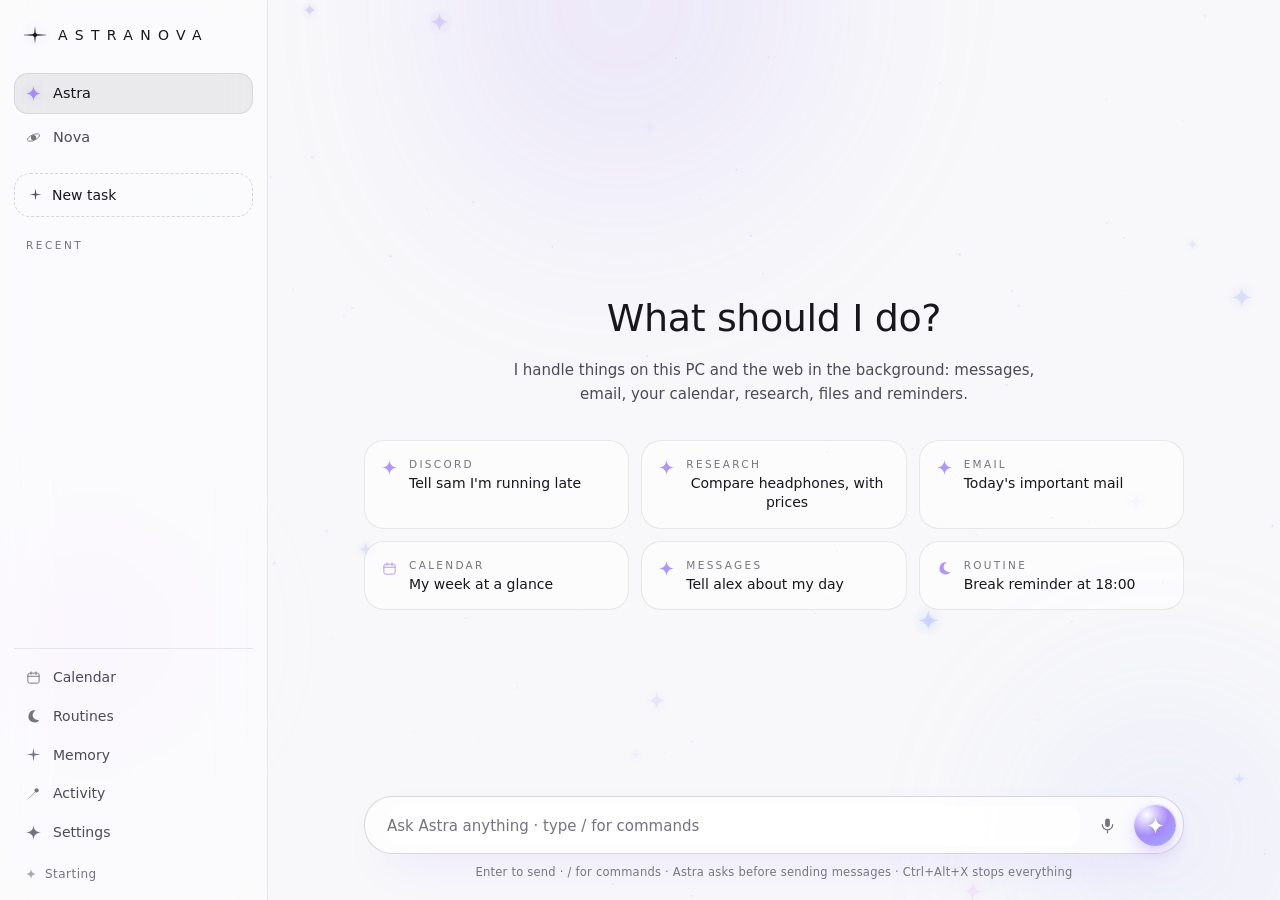
==== ui/index.html @ 3816602a "AstraNova 2.5.0 Co-Authored-By: Claude Opus 5.5 <noreply@anthropic.com> Claude-Session: https://clau" ====
<!doctype html>
<html lang="en">
<head>
<meta charset="utf-8">
<meta name="viewport" content="width=device-width, initial-scale=1">
<title>AstraNova</title>
<link rel="stylesheet" href="style.css?v=2.5.0">
</head>
<body>
<!-- shared star shapes -->
<svg width="0" height="0" style="position:absolute" aria-hidden="true">
  <defs>
    <symbol id="star4" viewBox="0 0 24 24"><path d="M12 0C12.7 7.3 16.7 11.3 24 12C16.7 12.7 12.7 16.7 12 24C11.3 16.7 7.3 12.7 0 12C7.3 11.3 11.3 7.3 12 0Z"/></symbol>
    <symbol id="star4s" viewBox="0 0 24 24"><path d="M12 1L13.5 10.5L23 12L13.5 13.5L12 23L10.5 13.5L1 12L10.5 10.5Z"/></symbol>
    <symbol id="star8" viewBox="0 0 24 24"><path d="M12 0C12.6 8 16 11.4 24 12C16 12.6 12.6 16 12 24C11.4 16 8 12.6 0 12C8 11.4 11.4 8 12 0Z"/><path opacity=".55" d="M12 5.2L13.3 10.7L18.8 12L13.3 13.3L12 18.8L10.7 13.3L5.2 12L10.7 10.7Z" transform="rotate(45 12 12)"/></symbol>
    <symbol id="orbit" viewBox="0 0 24 24"><circle cx="12" cy="12" r="4.2"/><ellipse cx="12" cy="12" rx="10.5" ry="4.4" fill="none" stroke="currentColor" stroke-width="1.3" transform="rotate(-24 12 12)"/></symbol>
    <symbol id="moon" viewBox="0 0 24 24"><path d="M15.5 2.5A9.5 9.5 0 1 0 21.5 17A7.5 7.5 0 0 1 15.5 2.5Z"/></symbol>
    <symbol id="comet" viewBox="0 0 24 24"><circle cx="17" cy="7" r="3.4"/><path d="M14.6 9.4L3 21" stroke="currentColor" stroke-width="1.4" stroke-linecap="round" opacity=".55"/><path d="M15.8 10.6L8 18.5" stroke="currentColor" stroke-width="1" stroke-linecap="round" opacity=".35"/></symbol>
    <symbol id="house" viewBox="0 0 24 24"><path d="M3 11L12 3L21 11" fill="none" stroke="currentColor" stroke-width="1.5" stroke-linecap="round" stroke-linejoin="round"/><path d="M6 10V20H18V10" fill="none" stroke="currentColor" stroke-width="1.5" stroke-linejoin="round"/><path d="M12 12.2L12.6 14.4L14.8 15L12.6 15.6L12 17.8L11.4 15.6L9.2 15L11.4 14.4Z"/></symbol>
    <symbol id="flare" viewBox="0 0 24 24"><path d="M12 2.5L12.9 11.1L21.5 12L12.9 12.9L12 21.5L11.1 12.9L2.5 12L11.1 11.1Z"/><rect x="0" y="11.55" width="24" height=".9" rx=".45" opacity=".6"/><circle cx="12" cy="12" r="2.3"/></symbol>
    <symbol id="cal" viewBox="0 0 24 24"><rect x="3" y="5" width="18" height="16" rx="3" fill="none" stroke="currentColor" stroke-width="1.5"/><path d="M3 10H21M8 3V7M16 3V7" stroke="currentColor" stroke-width="1.5" stroke-linecap="round"/></symbol>
    <linearGradient id="gStroke" x1="0" y1="0" x2="1" y2="1"><stop offset="0" stop-color="#c4b5fd" stop-opacity=".9"/><stop offset=".5" stop-color="#a5b4fc" stop-opacity=".5"/><stop offset="1" stop-color="#f0abfc" stop-opacity=".8"/></linearGradient>
  </defs>
</svg>

<canvas id="sky"></canvas>
<canvas id="horizon" aria-hidden="true"></canvas>
<div class="aurora" aria-hidden="true"><i class="b1"></i><i class="b2"></i><i class="b3"></i></div>

<div id="app">
  <aside id="rail" class="glass">
    <div class="brand">
      <span class="brand-star"><svg><use href="#flare"/></svg></span>
      <span>ASTRANOVA</span>
    </div>
    <nav class="primary">
      <button class="nav active" data-view="chat"><svg class="ic"><use href="#star4"/></svg>Astra</button>
      <button class="nav" data-view="friend"><svg class="ic"><use href="#orbit"/></svg><span id="navFriend">Nova</span><b id="friendDot" class="ndot hidden"></b></button>
    </nav>
    <button id="newChat" class="newtask"><svg><use href="#star4s"/></svg>New task</button>
    <div class="rail-label">Recent</div>
    <nav id="convList"></nav>
    <div class="rail-bottom">
      <button id="panicBtn" class="panic hidden" title="Stop everything (Ctrl+Alt+X)"><svg><use href="#star4s"/></svg>Stop all<kbd>Ctrl Alt X</kbd></button>
      <button class="nav sm" data-view="calendar"><svg class="ic"><use href="#cal"/></svg>Calendar</button>
      <button class="nav sm" data-view="routines"><svg class="ic"><use href="#moon"/></svg>Routines</button>
      <button class="nav sm" data-view="memory"><svg class="ic"><use href="#star4s"/></svg>Memory</button>
      <button class="nav sm" data-view="activity"><svg class="ic"><use href="#comet"/></svg>Activity</button>
      <button class="nav sm" data-view="settings"><svg class="ic"><use href="#star8"/></svg>Settings</button>
      <div class="engine"><span id="engineDot" class="dot"></span><span id="engineText">Starting</span></div>
    </div>
  </aside>

  <main id="main">
    <!-- ASTRA CHAT -->
    <section id="view-chat" class="view active">
      <div id="thread">
        <div id="empty" class="empty">
          <div class="flare-wrap" id="drop"></div>
          <h1 id="greeting">What should I do?</h1>
          <p class="sub">I handle things on this PC and the web in the background: messages, email, your calendar, research, files and reminders.</p>
          <div class="chips">
            <button class="chip" data-text="Send sam on Discord: running 10 minutes late"><svg><use href="#star4"/></svg><b>Discord</b><span>Tell sam I'm running late</span></button>
            <button class="chip" data-text="Research the best budget noise-cancelling headphones right now"><svg><use href="#star4"/></svg><b>Research</b><span>Compare headphones, with prices</span></button>
            <button class="chip" data-text="What important emails did I get today?"><svg><use href="#star4"/></svg><b>Email</b><span>Today's important mail</span></button>
            <button class="chip" data-text="What's on my calendar this week?"><svg><use href="#cal"/></svg><b>Calendar</b><span>My week at a glance</span></button>
            <button class="chip" data-text="Tell alex about what happened to me today"><svg><use href="#star4"/></svg><b>Messages</b><span>Tell alex about my day</span></button>
            <button class="chip" data-text="Every day at 18:00 remind me to take a break"><svg><use href="#moon"/></svg><b>Routine</b><span>Break reminder at 18:00</span></button>
          </div>
        </div>
        <div id="messages"></div>
      </div>
      <div class="composer">
        <div id="slash" class="slash glass hidden"></div>
        <div class="composer-box glass">
          <textarea id="input" rows="1" placeholder="Ask Astra anything · type / for commands"></textarea>
          <button class="mic" data-stt="astra" title="Talk instead of typing (Ctrl+M)" aria-label="Speech to text"><svg viewBox="0 0 24 24"><rect x="9" y="3" width="6" height="11" rx="3"/><path d="M5.5 11a6.5 6.5 0 0 0 13 0M12 17.5V21" fill="none" stroke="currentColor" stroke-width="1.6" stroke-linecap="round"/></svg></button>
          <button id="sendBtn" class="send" title="Send (Enter)"><svg><use href="#star4"/></svg></button>
          <button id="stopBtn" class="send stop hidden" title="Stop"><i></i></button>
        </div>
        <div class="hint">Enter to send · / for commands · Astra asks before sending messages · Ctrl+Alt+X stops everything</div>
      </div>
    </section>

    <!-- FRIEND -->
    <section id="view-friend" class="view">
      <header class="friend-head">
        <div class="orb big" id="friendAvatar"><span>N</span></div>
        <div class="fh-text"><b id="friendName">Nova</b><small id="friendStatus">here</small></div>
        <span class="moodchip hidden" id="moodChip" title="Mood ambience"><i></i><span></span></span>
        <button class="btn-ghost sm" id="friendClear" title="Start over">Clear chat</button>
      </header>
      <div id="fthread">
        <div id="fempty" class="empty friend-empty">
          <div class="orb huge"><span id="fbigInitial">N</span></div>
          <p class="sub" id="fintro">Talk about anything, she remembers. Ask for something that needs doing and Astra works on it right here in this chat.</p>
        </div>
        <div id="fmessages"></div>
      </div>
      <div class="composer">
        <div class="composer-box glass">
          <textarea id="finput" rows="1" placeholder="Message Nova"></textarea>
          <button class="mic" data-stt="friend" title="Talk instead of typing (Ctrl+M)" aria-label="Speech to text"><svg viewBox="0 0 24 24"><rect x="9" y="3" width="6" height="11" rx="3"/><path d="M5.5 11a6.5 6.5 0 0 0 13 0M12 17.5V21" fill="none" stroke="currentColor" stroke-width="1.6" stroke-linecap="round"/></svg></button>
          <button id="fsendBtn" class="send" title="Send (Enter)"><svg><use href="#star4"/></svg></button>
        </div>
      </div>
    </section>

    <!-- CALENDAR -->
    <section id="view-calendar" class="view">
      <div class="page wide">
        <header class="page-head">
          <div><div class="eyebrow"><svg><use href="#cal"/></svg>Calendar</div><h2 id="calTitle">This month</h2><p class="sub">Your imported calendars plus everything you tell Nova. She uses it to know your day and to give you a heads-up.</p></div>
          <div class="cal-ctl">
            <button class="btn-ghost sm" id="calPrev" title="Previous">‹</button>
            <button class="btn-ghost sm" id="calToday">Today</button>
            <button class="btn-ghost sm" id="calNext" title="Next">›</button>
            <div class="seg sm" id="calMode"><button data-m="month" class="on">Month</button><button data-m="week">Week</button></div>
            <button class="btn-ghost sm" id="calRefresh">Refresh</button>
          </div>
        </header>
        <div class="cal-head" id="calDow"></div>
        <div id="calGrid" class="month"></div>
        <div class="dayview glass" id="calDay">
          <div class="dv-head"><b id="dvTitle"></b><small id="dvSub"></small></div>
          <div id="dvList"></div>
          <div class="dv-add"><input id="dvName" placeholder="Add something on this day"><input id="dvTime" placeholder="14:00" maxlength="5"><select id="dvRepeat" title="Repeat"><option value="">Once</option><option value="weekly">Every week</option><option value="biweekly">Every 2 weeks</option><option value="daily">Every day</option><option value="weekdays">Weekdays</option><option value="monthly">Every month</option></select><button class="btn sm" id="dvAdd">Add</button></div>
        </div>
        <p class="sub small" id="calHint">Add calendars in Settings › Calendar.</p>
      </div>
    </section>

    <!-- ROUTINES -->
    <section id="view-routines" class="view">
      <div class="page">
        <header class="page-head">
          <div><div class="eyebrow"><svg><use href="#moon"/></svg>Routines</div><h2>While you're away</h2><p class="sub">Reminders and tasks Astra runs by itself. Or just ask in chat: "every Friday at 20:00, post my stream schedule".</p></div>
          <button id="addRoutine" class="btn">New routine</button>
        </header>
        <div id="routineForm" class="card glass hidden">
          <input type="hidden" id="rId">
          <label>What should Astra do<textarea id="rPrompt" rows="3" placeholder="Remind me to start the stream / Make a fresh playlist from my recent listening"></textarea></label>
          <div class="grid3">
            <label>Name<input id="rTitle" placeholder="auto"></label>
            <label>When<input id="rWhen" placeholder="18:00 · tomorrow 9:00 · in 30 minutes"></label>
            <label>Repeat<select id="rRepeat"><option value="once">Once</option><option value="daily">Every day</option><option value="weekdays">Weekdays</option><option value="weekly">Every week</option><option value="hourly">Every hour</option><option value="every 30 minutes">Every 30 minutes</option></select></label>
          </div>
          <div class="row end"><button class="btn-ghost" id="rCancel">Cancel</button><button class="btn" id="rSave">Save</button></div>
        </div>
        <div id="routineList"></div>
      </div>
    </section>

    <!-- MEMORY -->
    <section id="view-memory" class="view">
      <div class="page">
        <header class="page-head"><div><div class="eyebrow"><svg><use href="#star4s"/></svg>Memory</div><h2>What they know about you</h2><p class="sub">Shared by Astra and Nova and kept up to date as you talk. Click a memory to edit it. Stored only on this PC.</p></div></header>
        <div class="row"><input id="memInput" class="grow" placeholder="Add something, e.g. I work Mon to Fri, 9 to 5"><button class="btn" id="memAdd">Add</button></div>
        <div id="memList" class="constellation"></div>
      </div>
    </section>

    <!-- ACTIVITY -->
    <section id="view-activity" class="view">
      <div class="page">
        <header class="page-head"><div><div class="eyebrow"><svg><use href="#comet"/></svg>Activity</div><h2>Trail</h2><p class="sub">Messages sent, playlists made, research, email auto replies, routines and Nova's check-ins.</p></div></header>
        <div id="activityList" class="log glass"></div>
      </div>
    </section>

    <!-- SETTINGS -->
    <section id="view-settings" class="view">
      <div class="page settings">
        <header class="page-head"><div><div class="eyebrow"><svg><use href="#star8"/></svg>Settings</div><h2>Tune AstraNova</h2></div></header>
        <div class="set-layout">
        <nav class="tabs">
          <div class="tgroup">You</div>
          <button class="tab active" data-tab="profile">Profile</button>
          <button class="tab" data-tab="context">Personal context</button>
          <button class="tab" data-tab="look">Appearance</button>
          <div class="tgroup">Nova &amp; Astra</div>
          <button class="tab" data-tab="friendset">Nova</button>
          <button class="tab" data-tab="model">Model</button>
          <button class="tab" data-tab="voice">Voice</button>
          <div class="tgroup">Connections</div>
          <button class="tab" data-tab="email">Email</button>
          <button class="tab" data-tab="calendar">Calendar</button>
          <button class="tab" data-tab="apps">Apps</button>
          <button class="tab" data-tab="accounts">Accounts</button>
          <button class="tab" data-tab="dcacct">Discord account</button>
          <button class="tab" data-tab="discord">Discord bot</button>
          <button class="tab" data-tab="telegram">Telegram</button>
          <button class="tab" data-tab="phone">iPhone</button>
          <div class="tgroup">Safety</div>
          <button class="tab" data-tab="safety">Safety &amp; browser</button>
          <div class="tgroup">AstraNova</div>
          <button class="tab" data-tab="about">About</button>
        </nav>
        <div class="set-panes">

        <div class="tabpane active" id="tab-profile">
          <p class="sub">Helps Astra write like you and fill things in. Stored only on this PC.</p>
          <div class="grid2">
            <label>What should Astra call you<input data-p="name" placeholder="Alex"></label>
            <label>Full name<input data-p="full_name"></label>
            <label>Legal name <span class="muted">private, official forms only</span><input data-p="legal_name"></label>
            <label>Date of birth <span class="muted">private</span><input data-p="birth_date" placeholder="DD.MM.YYYY"></label>
            <label>Address <span class="muted">private</span><input data-p="address"></label>
            <label>Email<input data-p="email"></label>
            <label>Phone<input data-p="phone"></label>
            <label>City<input data-p="city"></label>
            <label>Answers<select id="aStyle"><option value="concise">Short and direct</option><option value="detailed">Detailed when useful</option></select></label>
          </div>
          <label>About you <span class="muted">what you do, how you write, anything useful</span><textarea data-p="about" rows="4" placeholder="Student, into music and games. I write short, casual messages."></textarea></label>
          <label>Never share these <span class="muted">extra names, places or words, comma separated. Bots and Auto-Astra scrub them.</span><input id="privExtra" placeholder="my school, my street, my sister's name"></label>
          <div class="row"><button class="btn" id="saveProfile">Save</button><button class="btn-ghost" id="openWorkspace">Open my AstraNova folder</button></div>
        </div>

        <div class="tabpane" id="tab-look">
          <div class="sublabel">Background</div>
          <div class="seg" id="bgSeg"><button data-bg="light">Light</button><button data-bg="dark">Dark</button><button data-bg="horizon">Horizon</button></div>
          <p class="sub small" id="bgNote">Horizon: Astra's light over a moving sea. Uses a little of your graphics card and pauses when AstraNova is hidden.</p>
          <div class="sublabel">Accent</div>
          <div class="swatches" id="swatches"></div>
          <label class="toggle"><input type="checkbox" id="moodAccent"><span></span>Mood accent: colours follow the mood of the conversation</label>
          <p class="sub small" id="moodNow">Current mood: neutral</p>
          <div class="moodmap" id="moodMap"></div>
          <label class="toggle"><input type="checkbox" id="pMoods"><span></span>Let AstraNova invent new moods from how I talk (they get their own colours)</label>
          <div id="learnedMoods" class="learned-moods"></div>
          <div class="sublabel">Extras</div>
          <label class="toggle"><input type="checkbox" id="lWelcome"><span></span>Show the welcome screen when AstraNova opens</label>
          <label class="toggle"><input type="checkbox" id="lPeek"><span></span>Show what Astra's browser sees while she works</label>
          <label class="toggle"><input type="checkbox" id="lMotion"><span></span>Calm mode (fewer animations)</label>
        </div>

        <div class="tabpane" id="tab-context">
          <p class="sub">Everything Astra and Nova should know about you, in your own words. Import from ChatGPT (Settings > Data controls > Export, then pick <code>conversations.json</code>), Claude, Gemini or any notes. Astra keeps it up to date when things change.</p>
          <textarea id="ctxText" rows="18" class="mono" placeholder="## About me&#10;- ...&#10;&#10;## Music&#10;- ...&#10;&#10;## People&#10;- alex: best friend from ..."></textarea>
          <div class="row"><button class="btn" id="ctxSave">Save</button><button class="btn-ghost" id="ctxImport">Import a file</button><span id="ctxStatus" class="muted small"></span></div>
        </div>

        <div class="tabpane" id="tab-voice">
          <p class="sub">Spoken replies. Runs on your CPU, so it doesn't fight the language model for your GPU.</p>
          <label class="toggle"><input type="checkbox" id="vOn"><span></span>Speak replies out loud</label>
          <label class="toggle"><input type="checkbox" id="vAstra"><span></span>Astra speaks</label>
          <label class="toggle"><input type="checkbox" id="vFriend"><span></span>Your friend speaks</label>
          <div class="grid2">
            <label>Engine<select id="vEngine"><option value="windows">Windows voices (instant)</option><option value="piper">Piper (natural, ~60 MB per voice)</option></select></label>
            <label>Voice<select id="vVoice"></select></label>
            <label>Speed (Windows voices)<input id="vRate" type="number" min="-10" max="10" step="1"></label>
          </div>
          <div class="sublabel">Speech to text <span class="muted">the microphone button next to the message box, or Ctrl+M</span></div>
          <div class="grid2">
            <label>How<select id="sttEngine"><option value="windows">Windows voice typing (instant, words appear live, online)</option><option value="whisper">Whisper on this PC (private, nothing leaves your PC)</option></select></label>
            <label>Whisper model<select id="sttModel"><option value="base">Base: fast (60 MB)</option><option value="small">Small: more accurate (190 MB)</option></select></label>
          </div>
          <label class="toggle"><input type="checkbox" id="sttSend"><span></span>Send automatically when I stop talking (Whisper)</label>
          <div class="row"><button class="btn-ghost" id="sttGet">Download Whisper now</button></div>
          <div class="row"><button class="btn" id="vSave">Save</button><button class="btn-ghost" id="vGet">Download voice</button><button class="btn-ghost" id="vTest">Test</button><button class="btn-ghost" id="vStop">Stop speaking</button></div>
        </div>

        <div class="tabpane" id="tab-accounts">
          <p class="sub">Accounts Astra can use for you. Social media logins were removed on purpose: automated logins can get accounts locked.</p>
          <div class="appcard glass">
            <div class="ach"><b>University</b><span id="uniStatus" class="pill">-</span></div>
            <div class="grid2">
              <label>Type<select id="uniProv"><option value="moodle">Moodle</option><option value="canvas">Canvas</option><option value="browser">Other portal (browser)</option></select></label>
              <label>Portal URL<input id="uniUrl" placeholder="https://moodle.your-uni.edu"></label>
              <label>Username <span class="muted">Moodle</span><input id="uniUser"></label>
              <label>Password <span class="muted">Moodle</span><input id="uniPass" type="password"></label>
              <label>Access token <span class="muted">Canvas</span><input id="uniToken" type="password"></label>
            </div>
            <div class="row"><button class="btn" id="uniSave">Save</button><button class="btn-ghost" id="uniTest">Test</button><span id="uniOut" class="muted small"></span></div>
          </div>
        </div>

        <div class="tabpane" id="tab-dcacct">
          <div class="status-card glass"><span class="dot" id="daDot"></span><div><b id="daHead">Not connected</b><small id="daSub">Log in once. Astra then uses Discord in a hidden window, so it never takes over your screen.</small></div></div>
          <div class="row"><button class="btn" id="daLogin">Log in to Discord</button><button class="btn-ghost hidden" id="daLogout">Log out</button></div>
          <p class="warn small">Heads up: Discord's terms don't allow automating user accounts. Astra behaves like a person typing and only acts when you ask (or Auto-Astra is on), but there is a risk of account action. Your call.</p>
          <div class="sublabel">Rich Presence</div>
          <label class="toggle"><input type="checkbox" id="rpOn"><span></span>Show "Talking to Astra / Nova" on my Discord profile while I'm in AstraNova (no timer)</label>
          <label>Application ID <span class="muted">from discord.com/developers (your bot's app works). Under Rich Presence > Art Assets, upload the 1024×1024 image named "astra".</span><input id="rpId" placeholder="e.g. 1290000000000000000"></label>
          <div class="row"><button class="btn-ghost sm" id="rpImg">Show the 1024×1024 image</button></div>
          <p class="sub small" id="rpErr"></p>
          <div class="sublabel">Auto-Astra</div>
          <p class="sub small">While on, Astra answers DMs for you in your style. She never makes plans or promises, never shares private details, and pings you when someone needs the real you.</p>
          <label class="toggle"><input type="checkbox" id="aaOn"><span></span>Auto-Astra is on</label>
          <div class="grid2">
            <label>Who<select id="aaWho"><option value="allowlist">Only these people</option><option value="everyone">Everyone who DMs me</option></select></label>
            <label>People <span class="muted">comma separated</span><input id="aaAllow" placeholder="alex, sam"></label>
            <label>Check every (seconds)<input id="aaEvery" type="number" min="20" step="5"></label>
          </div>
          <label>How I write <span class="muted">optional</span><input id="aaStyle" placeholder="lowercase, short, lots of 'lol', no punctuation"></label>
          <label class="toggle"><input type="checkbox" id="aaDisclose"><span></span>Add "(astra)" to auto replies so people know</label>
          <div class="row"><button class="btn" id="aaSave">Save</button></div>
          <div id="aaLog" class="log glass small"></div>
        </div>

        <div class="tabpane" id="tab-telegram">
          <div class="status-card glass"><span class="dot" id="tgDot"></span><div><b id="tgHead">Not connected</b><small id="tgSub">Your friend on Telegram. /menu turns it into Astra for PC tasks and games.</small></div></div>
          <ol class="steps">
            <li>In Telegram open <b>@BotFather</b>, send <code>/newbot</code>, pick a name. Copy the token.</li>
            <li>Paste it here and press <b>Connect</b>, then tap the link and press <b>Start</b>.</li>
          </ol>
          <div class="grid2"><label>Bot token<input id="tgToken" type="password" placeholder="123456789:AAH..."></label><label>Only answer this Telegram username<input id="tgOwner" placeholder="Alex"></label></div>
          <div class="row"><button class="btn" id="tgConnect">Connect</button><button class="btn-ghost" id="tgTest">Send test</button><button class="btn-ghost hidden" id="tgDisconnect">Disconnect</button></div>
          <div id="tgLinkBox" class="callout hidden"><span>Open this and press Start:</span><a id="tgLink" href="#"></a></div>
          <p class="sub small">Commands: /menu, /friend, /astra, /play &lt;game&gt;, /games, /status, /stop.</p>
        </div>

        <div class="tabpane" id="tab-model">
          <div class="seg" id="providerSeg"><button data-prov="ollama">Local (your GPU)</button><button data-prov="openai">Cloud API</button></div>
          <div id="localModel">
            <p class="sub">Runs on your graphics card. Nothing leaves your PC.</p>
            <div class="status-card glass"><span class="dot on"></span><div><b id="gpuHead">Your graphics card</b><small id="gpuSub">Checking</small></div><button class="btn-ghost sm" id="mBest">Use the best for my GPU</button></div>
            <div class="sublabel">Language model</div>
            <div id="modelList"></div>
            <div class="sublabel">Screen vision <span class="muted">used when an app has no readable buttons</span></div>
            <div id="visionList"></div>
            <div id="modelProgress" class="progress hidden"><div></div></div>
            <div class="sublabel">Downloaded models <span class="muted">on this PC's disk</span></div>
            <div id="localModels" class="localmodels"><p class="sub small">Loading</p></div>
            <div class="row"><button class="btn-ghost" id="mClean">Delete unused models</button></div>
            <label>Free the graphics card when idle<select id="mKeep"><option value="2m">After 2 minutes (best for gaming)</option><option value="10m">After 10 minutes (recommended)</option><option value="30m">After 30 minutes</option><option value="always">Keep the model loaded (fastest replies)</option></select></label>
            <label class="toggle"><input type="checkbox" id="mThink"><span></span>Deep reasoning (slower, better for complex tasks)</label>
            <div class="grid2">
              <label>Normal context<select id="mCtx"><option value="8192">8K - small GPUs</option><option value="12288">12K - 8 GB GPUs</option><option value="16384">16K - fastest</option><option value="24576">24K - recommended</option><option value="32768">32K - more VRAM</option></select></label>
              <label>Grow automatically up to<select id="mMaxCtx"><option value="0">Don't grow</option><option value="16384">16K - 8 GB GPUs</option><option value="24576">24K - 12 GB GPUs</option><option value="32768">32K</option><option value="49152">48K - recommended for 16 GB</option><option value="65536">64K - needs more VRAM</option><option value="131072">128K - big GPUs only</option></select></label>
            </div>
            <p class="sub small">Big jobs and long chats switch to a bigger context on their own and go back afterwards. Long chats are also summarized, so nothing important is forgotten.</p>
          </div>
          <div id="cloudModel" class="hidden">
            <p class="sub">Use a bigger model through any OpenAI-compatible API for extra intelligence. Task messages and screenshots go to that provider.</p>
            <div class="grid2">
              <label>Provider<select id="cPreset"><option value="https://api.openai.com/v1">OpenAI</option><option value="https://openrouter.ai/api/v1">OpenRouter</option><option value="https://api.groq.com/openai/v1">Groq</option><option value="http://127.0.0.1:1234/v1">LM Studio (local)</option><option value="custom">Custom</option></select></label>
              <label>API base URL<input id="cBase"></label>
              <label>Model<input id="cModel" placeholder="gpt-4.1-mini"></label>
              <label>Vision model <span class="muted">empty = same</span><input id="cVision"></label>
            </div>
            <label>API key<input id="cKey" type="password" placeholder="sk-..."></label>
            <div class="row"><button class="btn" id="cSave">Save</button><button class="btn-ghost" id="cTest">Test</button><span id="cStatus" class="muted small"></span></div>
          </div>
        </div>

        <div class="tabpane" id="tab-apps">
          <p class="sub">Astra can operate any app in the background. These connections make the common ones fast and precise.</p>
          <div class="appcard glass">
            <div class="ach"><b>Spotify</b><span id="spStatus" class="pill">Not connected</span></div>
            <ol class="steps">
              <li>Open <a href="https://developer.spotify.com/dashboard">developer.spotify.com/dashboard</a>, log in, <b>Create app</b>, tick <b>Web API</b>.</li>
              <li>Add this Redirect URI: <code id="spRedirect"></code></li>
              <li>Copy the <b>Client ID</b> here and press Connect. Approve in the browser.</li>
            </ol>
            <div class="row"><input id="spClient" class="grow" placeholder="Client ID"><button class="btn" id="spConnect">Connect</button><button class="btn-ghost hidden" id="spDisconnect">Disconnect</button></div>
          </div>
          <div class="appcard glass">
            <div class="ach"><b>Apple Music</b><span class="pill">Through the app</span></div>
            <p class="sub small">Apple has no Windows API, so Astra operates the Apple Music app directly.</p>
            <label>Music app Astra uses by default<select id="musicService"><option value="spotify">Spotify</option><option value="apple_music">Apple Music</option></select></label>
          </div>
          <div class="row"><button class="btn" id="saveApps">Save</button><span id="appOut" class="muted small"></span></div>
          <details class="more"><summary>App playbooks <span class="muted">(tips Astra follows per app - edit to teach it your setup)</span></summary>
            <div class="row"><select id="pbSelect" class="grow"></select></div>
            <textarea id="pbText" rows="10" class="mono"></textarea>
            <div class="row"><button class="btn" id="pbSave">Save playbook</button><button class="btn-ghost" id="pbReset">Reset to default</button></div>
          </details>
        </div>

        <div class="tabpane" id="tab-discord">
          <div class="status-card glass"><span class="dot" id="dcDot"></span><div><b id="dcHead">Off</b><small id="dcSub">Run Astra as a Discord bot. Optional.</small></div></div>
          <ol class="steps">
            <li>Open <a href="https://discord.com/developers/applications">discord.com/developers/applications</a> › <b>New Application</b> (name it Astra).</li>
            <li><b>Bot</b> tab › <b>Reset Token</b> › copy it. Turn on <b>Message Content Intent</b> on the same page.</li>
            <li>Paste the token here, switch the bot on, press <b>Save &amp; connect</b>.</li>
            <li>Add the bot to your server with the invite link, press <b>Pair</b> and DM the bot the code.</li>
          </ol>
          <label>Bot token<input id="dcToken" type="password" placeholder="paste token"></label>
          <label class="toggle"><input type="checkbox" id="dcEnabled"><span></span>Bot is on</label>
          <div class="row"><button class="btn" id="dcConnect">Save &amp; connect</button><button class="btn-ghost" id="dcPair">Pair</button><button class="btn-ghost" id="dcTest">Send test DM</button><button class="btn-ghost hidden" id="dcUnpair">Unpair</button></div>
          <div id="dcInvite" class="callout hidden"><span>Add the bot to your server:</span><a id="dcInviteLink" href="#"></a></div>
          <div id="dcCode" class="callout hidden"><span>DM your bot exactly this (valid 10 minutes):</span><b class="code" id="dcCodeText"></b></div>
          <div class="sublabel">How it behaves</div>
          <p class="sub small">The bot is always Nova. Nobody gets PC control through Discord. With other people it has no memories and every reply is scrubbed for personal details.</p>
          <label>Your Discord username <span class="muted">only this account can launch games ("play bg3")</span><input id="dcOwnerName" placeholder="Alex"></label>
          <label class="toggle"><input type="checkbox" id="dcServers"><span></span>Answer when @mentioned in servers</label>
          <label>Other people<select id="dcOthers"><option value="friend">Talk to them as Nova</option><option value="off">Ignore them</option></select></label>
          <label class="toggle"><input type="checkbox" id="dcApprovals"><span></span>Send approvals to my DMs</label>
          <label class="toggle"><input type="checkbox" id="dcUpdates"><span></span>DM me when a longer task finishes</label>
          <div class="row"><button class="btn" id="dcSaveOpts">Save</button></div>
          <p class="sub small">Other people never get access to your PC, files, accounts or memory.</p>
          <div class="sublabel">In your DMs with friends</div>
          <p class="sub small">Add the bot to your own Discord account once. Then, in any DM or group chat, type <b id="dcCmd">/nova</b> and a message: she answers right there in the chat for everyone to see, in public mode (no memories, nothing personal, no PC). People can also DM the bot directly to chat with her.</p>
          <div id="dcUser" class="callout hidden"><span>Add to your account:</span><a id="dcUserLink" href="#"></a></div>
          <p class="sub small">If the command doesn't show up: in the Developer Portal open your app › <b>Installation</b>, tick <b>User Install</b>, add the <b>applications.commands</b> scope, save, then use the link again. Discord can take a few minutes to show new commands.</p>
        </div>

        <div class="tabpane" id="tab-friendset">
          <div class="grid2"><label>Name<input id="fName"></label><div></div></div>
          <label>Personality <span class="muted">who she is, what she's into</span><textarea id="fPersona" rows="5"></textarea></label>
          <label class="toggle"><input type="checkbox" id="fGenz"><span></span>Texts like someone in their early 20s: lowercase, no periods, no emojis (always, no matter what the model writes)</label>
          <label class="toggle"><input type="checkbox" id="fHandoff"><span></span>Hands jobs to Astra automatically (Astra works inside Nova's chat, Nova tells you the result)</label>
          <label class="toggle"><input type="checkbox" id="fMemory"><span></span>Remember things from chats automatically</label>
          <label class="toggle"><input type="checkbox" id="fEvents"><span></span>Put plans with a day or time into the calendar automatically</label>
          <div class="sublabel">Texting first</div>
          <label class="toggle"><input type="checkbox" id="fProactive"><span></span>Nova can message you first: calendar heads-ups, important mail, asking about your day</label>
          <div class="grid3">
            <label>How often<select id="fLevel"><option value="rare">Rarely (about once a day)</option><option value="normal">Sometimes (up to 3 a day)</option><option value="often">Often (up to 5 a day)</option></select></label>
            <label>Quiet from<input id="fQuietA" type="time"></label>
            <label>Quiet until<input id="fQuietB" type="time"></label>
          </div>
          <label class="toggle"><input type="checkbox" id="fDiscord"><span></span>Also send her messages to my Discord DMs (needs the Discord bot)</label>
          <div class="row"><button class="btn" id="fSave">Save</button></div>
          <div class="sublabel">Growing with you</div>
          <label class="toggle"><input type="checkbox" id="pAdapt"><span></span>Nova adapts to how I talk (learns your texting style and what kind of replies you like, every few hours)</label>
          <div class="learned glass"><b>What she's learned</b><p id="pStyle" class="sub small">Nothing yet. She learns after you've chatted a bit.</p></div>
          <div class="row"><button class="btn-ghost" id="pLearn">Learn now</button><button class="btn-ghost" id="pForgetStyle">Forget it</button></div>
          <p class="sub small">Only how you talk is learned here, never facts about your life (those are in Memory).</p>
        </div>

        <div class="tabpane" id="tab-about">
          <div class="about glass">
            <div class="about-mark"><svg><use href="#flare"/></svg></div>
            <div class="about-name">ASTRANOVA</div>
            <div class="about-ver" id="aboutVer"></div>
            <p class="about-line">Astra gets things done, Nova is your friend. Everything runs on your own PC.</p>
            <p class="about-love">Made with love by <a href="https://aixeni.xyz/">AIXENI</a></p>
            <a class="btn-ghost" href="https://aixeni.xyz/">aixeni.xyz</a>
          </div>
          <div class="upd glass hidden" id="updBox">
            <label class="toggle"><input type="checkbox" id="updAuto"><span></span>Keep AstraNova up to date on its own (new versions download in the background and go in when you close it)</label>
            <div class="upd-row"><span id="updLine" class="muted">Up to date</span>
              <button class="btn-ghost" id="updCheck">Check now</button>
              <button class="btn hidden" id="updGo">Restart to update</button></div>
          </div>
        </div>

        <div class="tabpane" id="tab-safety">
          <label class="toggle"><input type="checkbox" id="sBg"><span></span>Work in the background: never take over my screen without asking</label>
          <label class="toggle"><input type="checkbox" id="sDisk"><span></span>Full disk access (all drives; private folders like browser profiles and password managers stay blocked)</label>
          <label class="toggle"><input type="checkbox" id="sControl"><span></span>Allow Astra to operate apps on this PC</label>
          <label class="toggle"><input type="checkbox" id="sMsg"><span></span>Ask before sending any message</label>
          <label class="toggle"><input type="checkbox" id="sCmd"><span></span>Ask before running commands</label>
          <label class="toggle"><input type="checkbox" id="sFiles"><span></span>Ask before overwriting files</label>
          <label class="toggle"><input type="checkbox" id="sEmail"><span></span>Ask before sending email</label>
          <label class="toggle"><input type="checkbox" id="sHotkey"><span></span>Ctrl+Alt+X stops everything (restart to apply)</label>
          <label>Never touch these apps <span class="muted">comma separated, matched against window titles</span><input id="sBlocked"></label>
          <div class="sublabel">Astra's browser</div>
          <label class="toggle"><input type="checkbox" id="bHeadless"><span></span>Keep the browser hidden (it only shows up if Astra asks and you say yes, e.g. for a CAPTCHA)</label>
          <label>Cookie banners<select id="bCookies"><option value="decline">Decline them (accept only if there's no other way in)</option><option value="accept">Accept them</option><option value="off">Leave them alone</option></select></label>
          <label>Extensions folder <span class="muted">optional: unpacked extensions (folders with manifest.json), e.g. an ad blocker</span><span class="pair"><input id="bExt" placeholder="none"><button class="btn-ghost" id="bExtPick">Choose</button></span></label>
          <div class="row"><button class="btn" id="saveSafety">Save</button><button class="btn-ghost" id="reindex">Rebuild file index</button><button class="btn-ghost" id="openData">Open data folder</button></div>
          <div class="danger glass">
            <div><b>Start over</b><small>Deletes everything AstraNova knows and every connection, then starts fresh like a new install.</small></div>
            <button class="btn-danger" id="resetOpen">Reset AstraNova</button>
          </div>
        </div>

        <div class="tabpane" id="tab-email">
          <p class="sub">Add as many accounts as you like. Google accounts: turn on 2-step verification, then create an app password at myaccount.google.com/apppasswords and paste it here (not your normal password).</p>
          <div id="mailAccounts"></div>
          <button class="btn-ghost" id="mailAdd">Add account</button>
          <div id="mailForm" class="card glass hidden">
            <input type="hidden" id="maId">
            <div class="grid2">
              <label>Name for this account<input id="maLabel" placeholder="Uni, Personal, Commissions..."></label>
              <label>Email address<input id="maAddress"></label>
              <label>App password<input id="maPassword" type="password"></label>
              <label>Login name <span class="muted">if different</span><input id="maUser"></label>
              <label>IMAP server<input id="maImap"></label>
              <label>SMTP server and port<span class="pair"><input id="maSmtp"><input id="maPort" class="port"></span></label>
            </div>
            <label class="toggle"><input type="checkbox" id="maWatch" checked><span></span>Watch this inbox (sort new mail, tell me about important ones)</label>
            <label>Always important <span class="muted">senders, domains or words, comma separated</span><input id="maImportant" placeholder="@univie.ac.at, moodle, exam, professor"></label>
            <div class="row end"><span id="maStatus" class="muted small grow"></span><button class="btn-ghost" id="maCancel">Cancel</button><button class="btn-ghost" id="maTest">Test</button><button class="btn" id="maSave">Save account</button></div>
          </div>
          <div class="sublabel">Inbox watcher</div>
          <div class="grid2">
            <label>Check every<select id="mEvery"><option value="5">5 minutes</option><option value="10">10 minutes</option><option value="30">30 minutes</option><option value="60">hour</option></select></label>
            <div></div>
          </div>
          <label class="toggle"><input type="checkbox" id="mNotify"><span></span>Nova tells me about important mail (uni, real people, deadlines)</label>
          <div class="sublabel">Filter</div>
          <label class="toggle"><input type="checkbox" id="fOnly"><span></span>Only show me important mail when I ask about my inbox</label>
          <p class="sub small" style="margin:4px 0 8px">Never show or announce these:</p>
          <div class="chipset" id="fHide"></div>
          <div class="grid2">
            <label>Always important <span class="muted">senders or words, one per line</span><textarea id="fAlways" rows="3" placeholder="@myuni.edu&#10;professor&#10;invoice"></textarea></label>
            <label>Always ignore <span class="muted">senders or words, one per line</span><textarea id="fNever" rows="3" placeholder="@marketing.example.com&#10;webinar"></textarea></label>
          </div>
          <div class="sublabel">Auto reply</div>
          <label class="toggle"><input type="checkbox" id="mAuto"><span></span>Reply automatically to proposals, commissions, collaborations and bookings</label>
          <label>Reply text <span class="muted">{name} = their first name, {owner} = your name</span><textarea id="mAutoText" rows="5"></textarea></label>
          <label>Never auto-reply to <span class="muted">one address or @domain per line</span><textarea id="mBlacklist" rows="3" placeholder="spammy@agency.com&#10;@promo-network.net"></textarea></label>
          <div class="row"><button class="btn" id="saveMail">Save</button><button class="btn-ghost" id="checkMail">Check mail now</button></div>
          <details class="more"><summary>Recently sorted mail</summary><div id="mailLog" class="log glass"></div></details>
        </div>

        <div class="tabpane" id="tab-calendar">
          <p class="sub">Import your calendars so Nova and Astra know your day. Google Calendar: Settings › your calendar › Integrate calendar › <b>Secret address in iCal format</b>. Outlook: Settings › Calendar › Shared calendars › Publish › ICS link. Or pick an .ics file.</p>
          <div id="calSources"></div>
          <div class="row"><input id="calName" placeholder="Name (Uni, Work...)"><input id="calUrl" class="grow" placeholder="https://calendar.google.com/calendar/ical/.../basic.ics"><button class="btn-ghost" id="calPick">Pick .ics file</button><button class="btn" id="calAdd">Add</button></div>
          <label>Remind me before events<select id="calRemind"><option value="10">10 minutes</option><option value="30">30 minutes</option><option value="60">1 hour</option></select></label>
        </div>

        <div class="tabpane" id="tab-phone">
          <p class="sub">Use AstraNova on your iPhone: chat with Nova, watch Astra's jobs and approve things from anywhere. Your PC does the work; the phone connects to it through a secure Cloudflare link.</p>
          <label class="toggle"><input type="checkbox" id="phOn"><span></span>Phone link is on</label>
          <label class="toggle"><input type="checkbox" id="phTunnel"><span></span>Reachable from anywhere (Cloudflare tunnel, downloads a small helper once)</label>
          <label class="toggle"><input type="checkbox" id="phLan"><span></span>Also reachable on home Wi-Fi without the tunnel</label>
          <div class="status-card glass"><span class="dot" id="phDot"></span><div><b id="phHead">Off</b><small id="phSub">Turn it on, then scan the code with your iPhone camera.</small></div></div>
          <div id="phBox" class="phone-box hidden">
            <div id="phQr" class="qr"></div>
            <div class="phone-steps">
              <ol class="steps">
                <li>Scan the code with the iPhone camera, or open the link in Safari.</li>
                <li>Tap Share › <b>Add to Home Screen</b>. AstraNova now opens like an app.</li>
                <li>The link changes when AstraNova restarts. With the Discord bot paired, the new link is sent to your DMs automatically.</li>
              </ol>
              <div class="row"><button class="btn-ghost sm" id="phCopy">Copy link</button><button class="btn-ghost sm" id="phDm">Send link to my Discord</button><button class="btn-ghost sm" id="phNewKey">New secret key</button></div>
            </div>
          </div>
        </div>

        </div>
        </div>
      </div>
    </section>
  </main>
</div>

<!-- START OVER -->
<div id="resetDlg" class="overlay hidden" role="dialog" aria-modal="true" aria-labelledby="resetTitle">
  <div class="reset-card glass">
    <div class="warn-tag">This can't be undone</div>
    <h2 id="resetTitle">Delete everything and start over?</h2>
    <p class="sub">AstraNova goes back to how it was on the very first start. This deletes:</p>
    <ul class="gone-list">
      <li>Every chat with Astra and Nova, all tasks and routines</li>
      <li>Everything they remember about you, and your personal context</li>
      <li>Your calendar, email accounts and their passwords, mail history</li>
      <li>Discord, Telegram, Spotify, phone link and browser logins</li>
      <li>All settings, including your name and appearance</li>
    </ul>
    <p class="sub small">Kept: downloaded AI models and voices, so starting again is quick.</p>
    <label class="toggle"><input type="checkbox" id="resetWs"><span></span>Also delete the files Astra saved in Documents\AstraNova</label>
    <label><span>Type <b>DELETE</b> to confirm</span><input id="resetPhrase" autocomplete="off" spellcheck="false" placeholder="DELETE"></label>
    <div class="row"><button class="btn-danger" id="resetGo" disabled>Delete everything</button><button class="btn-ghost" id="resetCancel">Keep everything</button></div>
  </div>
</div>
<div id="resetFx" class="reset-fx hidden" aria-hidden="true"><div class="rfx-flare"><svg><use href="#flare"/></svg></div><div class="rfx-text" id="resetFxText"></div></div>

<!-- WELCOME -->
<div id="welcome" class="overlay hidden">
  <div class="welcome glass">
    <div class="flare-wrap big" id="wEmblem"></div>
    <div class="wdate" id="wDate"></div>
    <h1 id="wHello">Hi.</h1>
    <div id="wOnboard" class="onboard hidden">
      <label>What should Nova and Astra call you?<input id="wName" placeholder="Your name or nickname"></label>
    </div>
    <ul id="wToday" class="wtoday"></ul>
    <p id="wNova" class="wnova hidden"></p>
    <div class="wactions">
      <button class="btn" id="wNovaBtn">Talk to Nova</button>
      <button class="btn-ghost" id="wAstraBtn">Give Astra a task</button>
    </div>
    <label class="toggle small"><input type="checkbox" id="wShow" checked><span></span>Show this when AstraNova opens</label>
  </div>
</div>

<!-- SETUP -->
<div id="setup" class="overlay hidden">
  <div class="setup-card glass">
    <div class="flare-wrap small" id="setupDrop"></div>
    <div class="brand big"><span>ASTRANOVA</span></div>
    <p class="sub">First start. AstraNova installs a local AI model that runs on your graphics card. A few minutes, once.</p>
    <div class="setup-steps">
      <div class="sstep" data-step="engine"><span class="ind"><svg><use href="#star4"/></svg></span><div><b>AI engine</b><small>Ollama</small></div><em>Waiting</em></div>
      <div class="sstep" data-step="model"><span class="ind"><svg><use href="#star4"/></svg></span><div><b>Language model</b><small id="setupModelName">Qwen3 14B, about 9 GB</small></div><em>Waiting</em></div>
      <div class="sstep" data-step="vision"><span class="ind"><svg><use href="#star4"/></svg></span><div><b>Screen vision</b><small id="setupVisionName">Qwen2.5-VL 7B, about 6 GB</small></div><em>Waiting</em></div>
      <div class="sstep" data-step="browser"><span class="ind"><svg><use href="#star4"/></svg></span><div><b>Browser</b><small>Microsoft Edge</small></div><em>Waiting</em></div>
    </div>
    <div id="setupBar" class="progress"><div></div></div>
    <p id="setupError" class="error hidden"></p>
    <button id="setupStart" class="btn wide">Install and start</button>
    <details class="more setup-cloud"><summary>Use a cloud API instead (no download)</summary>
      <label>API base URL<input id="sCloudBase" value="https://api.openai.com/v1"></label>
      <label>Model<input id="sCloudModel" value="gpt-4.1-mini"></label>
      <label>API key<input id="sCloudKey" type="password"></label>
      <button class="btn-ghost wide" id="sCloudGo">Use cloud and continue</button>
    </details>
  </div>
</div>

<script src="sky.js?v=2.5.0"></script>
<script src="horizon.js?v=2.5.0"></script>
<script src="app.js?v=2.5.0"></script>
</body>
</html>
---- ui/style.css ----
@property --spin { syntax: "<angle>"; initial-value: 0deg; inherits: false; }
:root {
  /* light mode: these were never defined before, so panels, buttons and toggles had no background in light mode */
  --bgrgb: 252, 251, 255; --surf: 255, 255, 255; --solid: #ffffff; --deep: #5b4bb5;
  --bg: #fcfbff;
  --ink: #1d1830;
  --ink2: #4a4463;
  --ink3: #6a6485;
  --lav: 167, 139, 250;
  --peri: 165, 180, 252;
  --rose: 233, 168, 250;
  --accent: #8b7cf6;
  --glass: rgba(var(--surf), .72);
  --glass2: rgba(var(--surf), .78);
  --line: rgba(var(--lav), .16);
  --line2: rgba(var(--lav), .3);
  --shadow: 0 18px 50px -24px rgba(var(--lav), .35);
  --font: "Bahnschrift", "DIN Alternate", "Segoe UI Variable Text", "Segoe UI", system-ui, sans-serif;
  --mono: "Cascadia Mono", "Consolas", ui-monospace, monospace;
  --ease: cubic-bezier(.22, .8, .24, 1);
  --star: url("data:image/svg+xml;utf8,<svg xmlns='http://www.w3.org/2000/svg' viewBox='0 0 24 24'><path d='M12 0C12.7 7.3 16.7 11.3 24 12C16.7 12.7 12.7 16.7 12 24C11.3 16.7 7.3 12.7 0 12C7.3 11.3 11.3 7.3 12 0Z'/></svg>");
}
* { box-sizing: border-box; }
html, body { margin: 0; height: 100%; background: rgb(var(--bgrgb)); transition: background .6s, color .6s; color: var(--ink); font: 300 15px/1.62 var(--font);
  -webkit-font-smoothing: antialiased; overflow: hidden; }
button, input, textarea, select { font: inherit; color: inherit; }
b, strong { font-weight: 500; }
::selection { background: rgba(var(--lav), .28); }
::-webkit-scrollbar { width: 9px; height: 9px; }
::-webkit-scrollbar-thumb { background: rgba(var(--lav), .22); border: 3px solid transparent; background-clip: padding-box; border-radius: 10px; }
::-webkit-scrollbar-thumb:hover { background-color: rgba(var(--lav), .38); }
.hidden { display: none !important; }
.muted { color: var(--ink3); }
.sub { color: var(--ink2); }
.small { font-size: 13px; }
code { font-family: var(--mono); font-size: 12.5px; background: rgba(var(--lav), .12); color: var(--deep); padding: 1px 7px; border-radius: 6px; user-select: all; }
a { color: var(--deep); text-decoration: underline; text-decoration-color: rgba(var(--lav), .45); text-underline-offset: 3px; cursor: pointer; }
a:hover { text-decoration-color: var(--deep); }
kbd { font-family: var(--mono); font-size: 10px; letter-spacing: .04em; opacity: .7; border: 1px solid currentColor; border-radius: 5px; padding: 0 5px; }
svg { fill: currentColor; }

/* ---------- sky ---------- */
#sky { position: fixed; inset: 0; z-index: 0; pointer-events: none; }
.aurora { position: fixed; inset: 0; z-index: 0; pointer-events: none; overflow: hidden; }
.aurora i { position: absolute; display: block; filter: blur(70px); opacity: .5; animation: morph 26s var(--ease) infinite alternate; }
.aurora .b1 { width: 46vw; height: 46vw; left: 30vw; top: -18vw; background: radial-gradient(circle at 40% 40%, rgba(var(--lav), .42), transparent 65%); }
.aurora .b2 { width: 38vw; height: 38vw; right: -10vw; bottom: -14vw; background: radial-gradient(circle at 50% 50%, rgba(var(--peri), .38), transparent 65%); animation-duration: 32s; animation-delay: -8s; }
.aurora .b3 { width: 30vw; height: 30vw; left: -8vw; bottom: 8vh; background: radial-gradient(circle at 50% 50%, rgba(var(--rose), .26), transparent 65%); animation-duration: 38s; animation-delay: -15s; }
@keyframes morph {
  0% { border-radius: 58% 42% 55% 45% / 46% 58% 42% 54%; transform: translate(0, 0) rotate(0) scale(1); }
  50% { border-radius: 42% 58% 38% 62% / 60% 40% 60% 40%; transform: translate(3vw, 2vh) rotate(25deg) scale(1.08); }
  100% { border-radius: 52% 48% 62% 38% / 38% 62% 44% 56%; transform: translate(-2vw, 4vh) rotate(-15deg) scale(.95); }
}
.glass { background: var(--glass); backdrop-filter: blur(22px) saturate(150%); -webkit-backdrop-filter: blur(22px) saturate(150%); border: 1px solid var(--line); }
.spark { position: fixed; z-index: 90; width: var(--sz); height: var(--sz); margin: calc(var(--sz) / -2) 0 0 calc(var(--sz) / -2); pointer-events: none;
  background: linear-gradient(135deg, rgb(var(--lav)), rgb(var(--rose))); -webkit-mask: var(--star) center / contain no-repeat; mask: var(--star) center / contain no-repeat;
  animation: spark .9s var(--ease) forwards; }
@keyframes spark { 0% { transform: translate(0, 0) scale(.3) rotate(0); opacity: 1; } 100% { transform: translate(var(--dx), var(--dy)) scale(1) rotate(90deg); opacity: 0; } }

#app { position: relative; z-index: 1; display: grid; grid-template-columns: 268px 1fr; height: 100vh; }

/* ---------- rail ---------- */
#rail { border-width: 0 1px 0 0; display: flex; flex-direction: column; padding: 24px 14px 14px; min-height: 0; background: rgba(var(--surf), .5); }
.brand { display: flex; align-items: center; gap: 12px; font-weight: 400; letter-spacing: .52em; font-size: 14px; padding: 0 10px 26px; color: var(--ink); }
.brand-star { width: 22px; height: 22px; color: var(--accent); filter: drop-shadow(0 0 8px rgba(var(--lav), .7)); animation: slowspin 18s linear infinite; }
.brand-star svg { width: 100%; height: 100%; }
.brand.big { justify-content: center; font-size: 20px; padding: 6px 0 14px; letter-spacing: .6em; }
@keyframes slowspin { to { transform: rotate(360deg); } }
.primary { display: flex; flex-direction: column; gap: 3px; margin-bottom: 14px; }
.nav { position: relative; background: none; border: 0; text-align: left; padding: 9px 12px; border-radius: 14px; color: var(--ink2); cursor: pointer; font-size: 14.5px;
  display: flex; align-items: center; gap: 12px; transition: background .25s var(--ease), color .25s; }
.nav.sm { font-size: 14px; padding: 7px 12px; }
.nav .ic { width: 15px; height: 15px; flex: none; color: var(--ink3); transition: color .25s, transform .5s var(--ease), filter .25s; }
.nav:hover { background: rgba(var(--surf), .6); color: var(--ink); }
.nav:hover .ic { transform: rotate(45deg) scale(1.1); color: var(--accent); }
.nav.active { background: linear-gradient(120deg, rgba(var(--lav), .2), rgba(var(--peri), .1)); color: var(--ink); box-shadow: inset 0 0 0 1px rgba(var(--lav), .22); }
.nav.active .ic { color: var(--accent); filter: drop-shadow(0 0 6px rgba(var(--lav), .8)); }
.nav .ndot { margin-left: auto; }
.ndot, .conv .live { width: 9px; height: 9px; flex: none; background: var(--accent); -webkit-mask: var(--star) center / contain no-repeat; animation: twinkle 1.6s ease-in-out infinite; }
.newtask { display: flex; align-items: center; gap: 10px; width: 100%; border: 1px dashed var(--line2); background: rgba(var(--surf), .45); color: var(--ink);
  border-radius: 16px; padding: 10px 14px; cursor: pointer; font-size: 14px; transition: all .3s var(--ease); }
.newtask svg { width: 13px; height: 13px; color: var(--accent); transition: transform .6s var(--ease); }
.newtask:hover { border-style: solid; background: rgba(var(--surf), .8); box-shadow: 0 8px 26px -14px rgba(var(--lav), .9); }
.newtask:hover svg { transform: rotate(180deg) scale(1.2); }
.rail-label { font-size: 10.5px; letter-spacing: .24em; text-transform: uppercase; color: var(--ink3); padding: 20px 12px 8px; }
#convList { flex: 1; overflow-y: auto; min-height: 0; margin: 0 -4px; padding: 0 4px; }
.conv { display: flex; align-items: center; width: 100%; text-align: left; background: none; border: 0; color: var(--ink2);
  padding: 7px 12px; border-radius: 12px; cursor: pointer; font-size: 13.5px; gap: 8px; transition: background .2s, color .2s; }
.conv span { flex: 1; overflow: hidden; white-space: nowrap; text-overflow: ellipsis; }
.conv:hover { background: rgba(var(--surf), .6); color: var(--ink); }
.conv.active { background: rgba(var(--surf), .85); color: var(--ink); box-shadow: 0 4px 18px -10px rgba(var(--lav), .8); }
.conv .x { opacity: 0; color: var(--ink3); font-size: 16px; line-height: 1; padding: 0 2px; font-style: normal; }
.conv:hover .x { opacity: 1; } .conv .x:hover { color: var(--ink); }
.rail-bottom { border-top: 1px solid var(--line); padding-top: 10px; margin-top: 10px; display: flex; flex-direction: column; gap: 2px; }
.engine { display: flex; align-items: center; gap: 9px; padding: 12px 12px 2px; font-size: 12px; color: var(--ink3); letter-spacing: .04em; }
.dot { width: 10px; height: 10px; flex: none; background: var(--ink3); -webkit-mask: var(--star) center / contain no-repeat; opacity: .6; }
.dot.on { background: var(--accent); opacity: 1; filter: drop-shadow(0 0 5px rgba(var(--lav), .9)); animation: twinkle 3s ease-in-out infinite; }
.dot.wait { background: var(--accent); animation: spinpulse 1.4s linear infinite; }
.dot.err { background: #d17aa6; opacity: 1; }
.panic { display: flex; align-items: center; gap: 10px; background: rgba(42, 36, 64, .9); color: #fff; border: 0; border-radius: 16px; padding: 10px 14px;
  cursor: pointer; margin-bottom: 8px; letter-spacing: .02em; box-shadow: 0 10px 30px -12px rgba(42, 36, 64, .6); }
.panic svg { width: 12px; height: 12px; color: #d8cbff; animation: spinpulse 2s linear infinite; }
.panic kbd { margin-left: auto; }
.panic:hover { background: #2a2440; }

/* ---------- buttons / inputs ---------- */
.btn, .btn-ghost { border-radius: 999px; padding: 0 20px; height: 40px; cursor: pointer; font-size: 14px; letter-spacing: .02em; white-space: nowrap;
  transition: background .25s, border-color .25s, box-shadow .3s, transform .15s; display: inline-flex; align-items: center; justify-content: center; gap: 8px; }
.btn { background: linear-gradient(120deg, rgba(var(--lav), .28), rgba(var(--peri), .22)); color: var(--ink); border: 1px solid rgba(var(--lav), .5); font-weight: 400;
  box-shadow: 0 8px 24px -14px rgba(var(--lav), 1), inset 0 1px 0 rgba(var(--surf), .7); }
.btn:hover { background: linear-gradient(120deg, rgba(var(--lav), .4), rgba(var(--peri), .32)); box-shadow: 0 10px 30px -12px rgba(var(--lav), 1), inset 0 1px 0 rgba(var(--surf), .7); }
.btn-ghost { background: rgba(var(--surf), .55); border: 1px solid var(--line2); color: var(--ink); }
.btn-ghost:hover { background: rgba(var(--surf), .9); border-color: rgba(var(--lav), .5); }
.btn:active, .btn-ghost:active { transform: scale(.97); }
.btn:disabled, .btn-ghost:disabled { opacity: .5; cursor: default; }
.btn-ghost.sm { height: 32px; padding: 0 14px; font-size: 13px; }
.wide { width: 100%; }
label { display: flex; flex-direction: column; gap: 6px; font-size: 13px; color: var(--ink2); margin-bottom: 14px; }
input, textarea, select { background: rgba(var(--surf), .62); border: 1px solid var(--line2); border-radius: 14px; padding: 10px 14px;
  color: var(--ink); outline: none; font-size: 14px; font-weight: 300; transition: border-color .25s, box-shadow .25s, background .25s; resize: vertical; }
input::placeholder, textarea::placeholder { color: var(--ink3); }
input:focus, textarea:focus, select:focus { border-color: rgba(var(--lav), .7); background: rgba(var(--surf), .9); box-shadow: 0 0 0 4px rgba(var(--lav), .14); }
textarea.mono { font: 13px/1.55 var(--mono); width: 100%; margin-bottom: 12px; }
select { appearance: none; padding-right: 38px; background-image: var(--star); background-repeat: no-repeat; background-size: 10px; background-position: calc(100% - 16px) 50%; }
.toggle { flex-direction: row; align-items: center; gap: 12px; cursor: pointer; color: var(--ink); font-size: 14px; }
.toggle input { display: none; }
.toggle span { width: 40px; height: 22px; border-radius: 22px; background: rgba(var(--lav), .14); border: 1px solid var(--line2); position: relative; transition: background .3s, border-color .3s; flex: none; }
.toggle span::after { content: ""; position: absolute; left: 2px; top: 2px; width: 16px; height: 16px; border-radius: 50%; background: var(--solid);
  box-shadow: 0 2px 6px rgba(var(--lav), .3); transition: transform .35s var(--ease); }
.toggle span::before { content: ""; position: absolute; z-index: 1; left: 6px; top: 6px; width: 8px; height: 8px; background: var(--accent);
  -webkit-mask: var(--star) center / contain no-repeat; opacity: 0; transition: transform .35s var(--ease), opacity .3s; }
.toggle input:checked + span { background: linear-gradient(120deg, rgba(var(--lav), .55), rgba(var(--peri), .5)); border-color: transparent; }
.toggle input:checked + span::after { transform: translateX(18px); }
.toggle input:checked + span::before { transform: translateX(18px) rotate(90deg); opacity: 1; }
.row { display: flex; align-items: center; gap: 12px; flex-wrap: wrap; margin-bottom: 14px; }
.row > input, .row > select { height: 40px; }
.row.end { justify-content: flex-end; }
.row .grow, .grow { flex: 1; margin: 0; min-width: 200px; }
.grid2 { display: grid; grid-template-columns: 1fr 1fr; gap: 0 16px; }
.grid3 { display: grid; grid-template-columns: 1fr 1fr 1fr; gap: 0 14px; }
.sublabel { font-size: 10.5px; letter-spacing: .22em; text-transform: uppercase; color: var(--ink3); margin: 26px 0 12px; }
.sublabel .muted { text-transform: none; letter-spacing: 0; font-size: 12px; margin-left: 6px; }
.seg { display: inline-flex; border: 1px solid var(--line2); background: rgba(var(--surf), .5); border-radius: 999px; padding: 3px; margin-bottom: 20px; gap: 2px; }
.seg button { background: none; border: 0; padding: 7px 18px; border-radius: 999px; color: var(--ink2); cursor: pointer; font-size: 14px; transition: all .3s var(--ease); }
.seg button.on { background: var(--solid); color: var(--ink); box-shadow: 0 4px 14px -6px rgba(var(--lav), .9); }

/* ---------- views ---------- */
#main { min-width: 0; min-height: 0; position: relative; }
.view { display: none; height: 100vh; }
.view.active { display: flex; flex-direction: column; animation: viewin .5s var(--ease); }
@keyframes viewin { from { opacity: 0; transform: translateY(8px); filter: blur(4px); } }
.page { max-width: 940px; width: 100%; margin: 0 auto; padding: 46px 34px 60px; overflow-y: auto; height: 100%; }
.page-head { display: flex; justify-content: space-between; align-items: flex-end; gap: 24px; margin-bottom: 26px; }
.page-head .btn { flex: none; }
.eyebrow { display: flex; align-items: center; gap: 8px; font-size: 10.5px; letter-spacing: .26em; text-transform: uppercase; color: var(--accent); margin-bottom: 10px; }
.eyebrow svg { width: 12px; height: 12px; }
h1, h2 { font-weight: 300; letter-spacing: -.01em; margin: 0 0 8px; color: var(--ink); }
h1 { font-size: 38px; } h2 { font-size: 28px; }
.card { border-radius: 22px; padding: 22px; margin-bottom: 18px; box-shadow: var(--shadow); }

/* ---------- empty state + drop ---------- */
#thread, #fthread { flex: 1; overflow-y: auto; padding: 36px 34px 20px; scroll-behavior: smooth; }
#messages, #fmessages, .empty { max-width: 820px; margin: 0 auto; }
.empty { padding-top: 4vh; text-align: center; }
.empty .sub { max-width: 560px; margin: 0 auto; }
.drop-wrap { width: 210px; height: 220px; margin: 0 auto 10px; animation: float 9s ease-in-out infinite; }
.drop-wrap.small { width: 130px; height: 136px; margin-bottom: 0; }
.drop { width: 100%; height: 100%; overflow: visible; }
.drop .drop-glow { animation: breathe 7s ease-in-out infinite; }
.drop .tw0, .drop .tw1, .drop .tw2 { transform-box: fill-box; transform-origin: center; animation: twinkle 3.2s ease-in-out infinite; }
.drop .tw1 { animation-duration: 4.1s; } .drop .tw2 { animation-duration: 2.6s; }
@keyframes float { 0%, 100% { transform: translateY(0) rotate(-1.5deg); } 50% { transform: translateY(-10px) rotate(1.5deg); } }
@keyframes breathe { 0%, 100% { opacity: .35; } 50% { opacity: .6; } }
@keyframes twinkle { 0%, 100% { opacity: .25; transform: scale(.6) rotate(0); } 50% { opacity: 1; transform: scale(1) rotate(45deg); } }
@keyframes spinpulse { 0% { transform: rotate(0) scale(.8); } 50% { transform: rotate(180deg) scale(1.1); } 100% { transform: rotate(360deg) scale(.8); } }
.chips { display: grid; grid-template-columns: repeat(3, 1fr); gap: 12px; margin-top: 34px; text-align: left; }
.chip { position: relative; display: flex; flex-direction: column; gap: 2px; background: rgba(var(--surf), .55); backdrop-filter: blur(16px);
  border: 1px solid var(--line); border-radius: 20px; padding: 16px 18px 15px 44px; color: var(--ink2); cursor: pointer; font-size: 14px; line-height: 1.4;
  transition: transform .45s var(--ease), box-shadow .45s var(--ease), border-color .3s, background .3s; }
.chip svg { position: absolute; left: 17px; top: 19px; width: 15px; height: 15px; color: rgba(var(--lav), .9); transition: transform .7s var(--ease), filter .3s; }
.chip b { font-size: 10.5px; letter-spacing: .22em; text-transform: uppercase; color: var(--ink3); font-weight: 400; }
.chip span { color: var(--ink); }
.chip:hover { transform: translateY(-3px); background: rgba(var(--surf), .85); border-color: rgba(var(--lav), .4); box-shadow: 0 16px 40px -20px rgba(var(--lav), 1); }
.chip:hover svg { transform: rotate(135deg) scale(1.25); filter: drop-shadow(0 0 6px rgba(var(--lav), .9)); }

/* ---------- chat bubbles ---------- */
.msg { margin: 0 0 18px; animation: drift .55s var(--ease); }
@keyframes drift { from { opacity: 0; transform: translateY(10px) scale(.98); filter: blur(3px); } }
.msg.user { display: flex; justify-content: flex-end; }
.msg.user .bubble { position: relative; background: linear-gradient(135deg, rgba(var(--lav), .3), rgba(var(--peri), .2) 60%, rgba(var(--rose), .16));
  border: 1px solid rgba(var(--lav), .32); padding: 11px 18px; border-radius: 24px 24px 7px 24px; max-width: 74%; white-space: pre-wrap; word-wrap: break-word;
  box-shadow: 0 12px 34px -18px rgba(var(--lav), 1), inset 0 1px 0 rgba(var(--surf), .6); color: var(--ink); }
.msg.user .bubble::before { content: ""; position: absolute; left: -5px; top: -5px; width: 11px; height: 11px; background: rgb(var(--lav)); -webkit-mask: var(--star) center / contain no-repeat;
  animation: twinkle 4s ease-in-out infinite; }
.msg.assistant { display: flex; gap: 12px; align-items: flex-end; }
.astar { width: 32px; height: 32px; flex: none; border-radius: 50%; display: grid; place-items: center; color: var(--accent);
  background: radial-gradient(circle at 35% 30%, rgba(var(--surf), 1), rgba(var(--lav), .22) 70%); border: 1px solid rgba(var(--lav), .3); box-shadow: 0 0 18px -4px rgba(var(--lav), .7); }
.astar svg { width: 15px; height: 15px; animation: slowspin 14s linear infinite; }
.msg.assistant .body { background: rgba(var(--surf), .7); backdrop-filter: blur(16px); border: 1px solid var(--line); border-radius: 24px 24px 24px 7px;
  padding: 13px 19px; max-width: 82%; word-wrap: break-word; box-shadow: var(--shadow); color: var(--ink); min-width: 60px; }
.body p { margin: 0 0 10px; } .body p:last-child { margin: 0; }
.body ul, .body ol { margin: 4px 0 10px; padding-left: 22px; } .body li { margin: 3px 0; } .body li::marker { color: var(--accent); }
.body h3, .body h4 { font-weight: 500; margin: 14px 0 6px; font-size: 15px; }
.body pre { background: rgba(var(--lav), .08); border: 1px solid var(--line); border-radius: 14px; padding: 12px 14px; overflow-x: auto; font: 13px/1.5 var(--mono); }
.body a.path { font-family: var(--mono); font-size: 12.5px; word-break: break-all; }
.cursor::after { content: ""; display: inline-block; width: 10px; height: 10px; margin-left: 4px; background: var(--accent); -webkit-mask: var(--star) center / contain no-repeat; animation: spinpulse 1.2s linear infinite; vertical-align: -1px; }
.steps-group { margin: -4px 0 18px 44px; display: flex; flex-direction: column; gap: 2px; position: relative; padding-left: 16px; }
.steps-group::before { content: ""; position: absolute; left: 4px; top: 6px; bottom: 6px; width: 1px; background: linear-gradient(rgba(var(--lav), .5), rgba(var(--lav), .05)); }
.step { display: flex; align-items: center; gap: 10px; font-size: 12.5px; color: var(--ink3); padding: 3px 0; animation: drift .4s var(--ease); }
.step .lab { color: var(--ink2); white-space: nowrap; }
.step .arg { font-family: var(--mono); font-size: 11.5px; overflow: hidden; white-space: nowrap; text-overflow: ellipsis; color: var(--ink3); }
.step .ind { width: 11px; height: 11px; flex: none; margin-left: -21px; background: rgba(var(--lav), .5); -webkit-mask: var(--star) center / contain no-repeat; }
.step.run .ind { background: var(--accent); animation: spinpulse 1.2s linear infinite; filter: drop-shadow(0 0 4px rgba(var(--lav), 1)); }
.step.ok .ind { background: rgb(var(--lav)); }
.step.fail .ind { background: #e4a3c6; }
.thinking { display: flex; gap: 12px; align-items: center; margin: 0 0 14px; font-size: 13px; color: var(--ink2); }
.thinking .stars { display: inline-flex; gap: 5px; padding: 11px 15px; border-radius: 20px 20px 20px 6px; background: rgba(var(--surf), .65); border: 1px solid var(--line); }
.thinking .stars i { width: 9px; height: 9px; background: var(--accent); -webkit-mask: var(--star) center / contain no-repeat; animation: twinkle 1.3s ease-in-out infinite; }
.thinking .stars i:nth-child(2) { animation-delay: .18s; } .thinking .stars i:nth-child(3) { animation-delay: .36s; }

/* approval card: glass with a slowly turning stardust border */
.request { position: relative; margin: 0 0 20px 44px; padding: 18px 20px; border-radius: 22px; border: 1.5px solid transparent;
  background: linear-gradient(rgba(var(--surf), .86), rgba(var(--surf), .86)) padding-box,
              conic-gradient(from var(--spin), rgba(var(--lav), .9), rgba(var(--rose), .7), rgba(var(--peri), .9), rgba(var(--lav), .3), rgba(var(--lav), .9)) border-box;
  animation: drift .5s var(--ease), turn 6s linear infinite; box-shadow: 0 20px 50px -24px rgba(var(--lav), 1); }
@keyframes turn { to { --spin: 360deg; } }
.request .rtitle { font-weight: 400; margin-bottom: 10px; display: flex; gap: 10px; align-items: center; }
.request .rtitle::before { content: ""; width: 13px; height: 13px; background: var(--accent); -webkit-mask: var(--star) center / contain no-repeat; animation: spinpulse 2.4s linear infinite; }
.request pre { white-space: pre-wrap; font: 13px/1.6 var(--mono); color: var(--ink); background: rgba(var(--lav), .07); border: 1px solid var(--line); border-radius: 14px; padding: 12px 14px; margin: 0 0 14px; max-height: 320px; overflow-y: auto; }
.request .row { margin: 0; } .request input { flex: 1; }
.request.done { opacity: .6; animation: none; background: rgba(var(--surf), .6); border-color: var(--line); }
.request.done .rtitle::before { animation: none; opacity: .5; }

.brief { margin: 0 0 14px 44px; padding: 12px 18px; border-radius: 20px; background: rgba(var(--surf), .5); border: 1px solid var(--line); animation: drift .4s var(--ease); }
.brief .bh { display: flex; align-items: center; gap: 7px; font-size: 10.5px; letter-spacing: .22em; text-transform: uppercase; color: var(--accent); margin-bottom: 4px; }
.brief .bh::before { content: ""; width: 9px; height: 9px; background: currentColor; -webkit-mask: var(--star) center / contain no-repeat; }
.brief .bg { color: var(--ink); font-size: 14px; }
.brief .tags { display: flex; flex-wrap: wrap; gap: 6px; margin-top: 8px; }
.brief .tags span { font-size: 12px; color: var(--ink2); background: rgba(var(--lav), .1); border-radius: 999px; padding: 2px 11px; }
.brief .plan { margin-top: 8px; font-size: 12px; color: var(--ink3); }

/* composer */
.composer { position: relative; padding: 0 34px 18px; }
.composer-box { position: relative; max-width: 820px; margin: 0 auto; display: flex; align-items: flex-end; gap: 8px; border-radius: 28px; padding: 7px 7px 7px 22px;
  background: rgba(var(--surf), .7); border: 1px solid var(--line2); box-shadow: 0 18px 50px -26px rgba(var(--lav), 1); transition: border-color .3s, box-shadow .3s; }
.composer-box:focus-within { border-color: rgba(var(--lav), .6); box-shadow: 0 20px 60px -24px rgba(var(--lav), 1), 0 0 0 5px rgba(var(--lav), .1); }
.composer textarea { flex: 1; background: none; border: 0; padding: 9px 0; resize: none; max-height: 220px; line-height: 1.5; font-size: 15px; box-shadow: none !important; }
.send { width: 42px; height: 42px; border-radius: 50%; border: 0; cursor: pointer; display: grid; place-items: center; flex: none; color: #fff;
  background: radial-gradient(circle at 30% 25%, rgba(var(--surf), .9), rgb(var(--lav)) 55%, rgb(var(--peri))); box-shadow: 0 8px 22px -8px rgba(var(--lav), .8), inset 0 1px 1px rgba(var(--surf), .7);
  transition: transform .5s var(--ease), box-shadow .3s; }
.send svg { width: 17px; height: 17px; transition: transform .6s var(--ease); filter: drop-shadow(0 0 3px rgba(var(--surf), .9)); }
.send:hover { box-shadow: 0 10px 30px -6px rgba(var(--lav), .9), inset 0 1px 1px rgba(var(--surf), .7); }
.send:hover svg { transform: rotate(90deg) scale(1.15); }
.send:active { transform: scale(.92); }
.send.stop { background: rgba(42, 36, 64, .88); }
.send.stop i { width: 12px; height: 12px; border-radius: 3px; background: #e6dcff; }
.hint { max-width: 820px; margin: 9px auto 0; font-size: 11.5px; color: var(--ink3); text-align: center; letter-spacing: .02em; }
.slash { position: absolute; left: 50%; bottom: calc(100% - 4px); transform: translateX(-50%); width: min(820px, calc(100% - 68px)); border-radius: 22px; padding: 8px; z-index: 5;
  box-shadow: 0 24px 60px -24px rgba(var(--lav), 1); background: rgba(var(--surf), .82); animation: drift .3s var(--ease); }
.slash .si { display: flex; align-items: center; gap: 12px; padding: 9px 14px; border-radius: 14px; cursor: pointer; }
.slash .si svg { width: 14px; height: 14px; color: var(--accent); flex: none; }
.slash .si b { font-family: var(--mono); font-weight: 400; font-size: 13px; color: var(--deep); width: 92px; flex: none; }
.slash .si span { color: var(--ink2); font-size: 13.5px; }
.slash .si.on, .slash .si:hover { background: linear-gradient(120deg, rgba(var(--lav), .18), rgba(var(--peri), .1)); }
.slash .si.on svg { animation: spinpulse 2s linear infinite; }

/* ---------- friend ---------- */
.friend-head { display: flex; align-items: center; gap: 14px; padding: 22px 34px; max-width: 888px; width: 100%; margin: 0 auto; border-bottom: 1px solid var(--line); }
.fh-text { flex: 1; } .fh-text b { display: block; font-weight: 400; font-size: 17px; letter-spacing: .03em; }
.fh-text small { color: var(--ink3); font-size: 12px; display: flex; align-items: center; gap: 6px; }
.fh-text small::before { content: ""; width: 8px; height: 8px; background: var(--accent); -webkit-mask: var(--star) center / contain no-repeat; animation: twinkle 3s infinite; }
.orb { position: relative; color: var(--ink) !important; width: 32px; height: 32px; border-radius: 50%; flex: none; display: grid; place-items: center; font-size: 13px; color: var(--ink); font-weight: 400;
  background: radial-gradient(circle at 34% 28%, rgba(var(--surf), 1) 0, rgba(var(--surf), .85) 35%, rgba(var(--lav), .55) 75%, rgba(var(--peri), .6));
  box-shadow: 0 0 22px -4px rgba(var(--lav), .9), inset 0 -4px 10px rgba(var(--peri), .35); }
.orb.big { width: 46px; height: 46px; font-size: 18px; }
.orb.huge { width: 128px; height: 128px; font-size: 44px; font-weight: 300; margin: 0 auto 26px; animation: float 8s ease-in-out infinite; }
.orb.big::after, .orb.huge::after { content: ""; position: absolute; inset: -8px; border-radius: 50%; animation: slowspin 9s linear infinite;
  background: radial-gradient(circle at 50% 0, var(--accent) 0 2px, transparent 3px); }
.orb.huge::after { inset: -16px; background: radial-gradient(circle at 50% 0, rgb(var(--lav)) 0 3px, transparent 4px), radial-gradient(circle at 10% 70%, rgb(var(--rose)) 0 2px, transparent 3px); }
.friend-empty { padding-top: 12vh; text-align: center; }
.fmsg { display: flex; gap: 10px; margin: 0 0 8px; animation: drift .4s var(--ease); align-items: flex-end; }
.fmsg .fb { padding: 10px 16px; border-radius: 22px 22px 22px 7px; background: rgba(var(--surf), .72); backdrop-filter: blur(14px); border: 1px solid var(--line);
  max-width: 70%; white-space: pre-wrap; word-wrap: break-word; box-shadow: 0 10px 30px -20px rgba(var(--lav), 1); }
.fmsg.me { justify-content: flex-end; }
.fmsg.me .fb { background: linear-gradient(135deg, rgba(var(--lav), .32), rgba(var(--peri), .22) 60%, rgba(var(--rose), .18)); border-color: rgba(var(--lav), .32); border-radius: 22px 22px 7px 22px; }
.fmsg .orb { visibility: hidden; } .fmsg.first .orb { visibility: visible; }
.fmsg.note { justify-content: center; align-items: center; font-size: 12px; color: var(--ink2); gap: 8px; margin: 12px 0; }
.fmsg.note::before { content: ""; width: 10px; height: 10px; background: var(--accent); -webkit-mask: var(--star) center / contain no-repeat; }
.typing { display: inline-flex !important; gap: 5px; padding: 13px 16px !important; }
.typing i { width: 8px; height: 8px; background: var(--accent); -webkit-mask: var(--star) center / contain no-repeat; animation: twinkle 1.3s infinite; }
.typing i:nth-child(2) { animation-delay: .18s; } .typing i:nth-child(3) { animation-delay: .36s; }

/* ---------- lists ---------- */
.item { border-radius: 22px; padding: 16px 20px; margin-bottom: 12px; display: flex; gap: 16px; align-items: center; background: rgba(var(--surf), .58);
  backdrop-filter: blur(16px); border: 1px solid var(--line); box-shadow: var(--shadow); transition: transform .4s var(--ease), box-shadow .4s; animation: drift .45s var(--ease); }
.item:hover { transform: translateY(-2px); box-shadow: 0 22px 50px -26px rgba(var(--lav), 1); }
.item .it { flex: 1; min-width: 0; }
.item h3 { margin: 0 0 3px; font-weight: 400; font-size: 16px; display: flex; align-items: center; gap: 9px; }
.item h3::before { content: ""; width: 11px; height: 11px; background: var(--accent); -webkit-mask: var(--star) center / contain no-repeat; flex: none; }
.item .meta { font-size: 13px; color: var(--ink3); overflow: hidden; text-overflow: ellipsis; }
.item .actions { display: flex; gap: 8px; align-items: center; flex: none; flex-wrap: wrap; justify-content: flex-end; }
.item .actions .toggle { margin: 0 4px 0 0; }
.item.watch { flex-direction: column; align-items: stretch; }
.item.watch .top { display: flex; gap: 16px; align-items: flex-start; }
.listings { margin-top: 12px; border-top: 1px solid var(--line); }
.listing { display: grid; grid-template-columns: 1fr auto; gap: 2px 16px; padding: 11px 4px; border-bottom: 1px solid var(--line); cursor: pointer; border-radius: 10px; }
.listing:hover { background: rgba(var(--lav), .07); }
.listing .lt { color: var(--ink); } .listing .lp { color: var(--deep); text-align: right; } .listing .ld { color: var(--ink3); font-size: 12.5px; grid-column: 1 / -1; }
.chips-row { gap: 22px; } .chips-row .toggle { margin: 0; }
.constellation { display: flex; flex-wrap: wrap; gap: 10px; margin-top: 6px; }
.constellation .mem { position: relative; display: flex; align-items: center; gap: 10px; padding: 9px 14px 9px 34px; border-radius: 999px; background: rgba(var(--surf), .62);
  border: 1px solid var(--line); backdrop-filter: blur(14px); animation: drift .4s var(--ease); box-shadow: 0 8px 24px -18px rgba(var(--lav), 1); }
.constellation .mem::before { content: ""; position: absolute; left: 13px; top: 50%; width: 11px; height: 11px; margin-top: -5.5px; background: var(--accent);
  -webkit-mask: var(--star) center / contain no-repeat; animation: twinkle 4s ease-in-out infinite; }
.constellation .mem:nth-child(3n+1)::before { animation-delay: -1.3s; background: rgba(var(--lav), .7); } .constellation .mem:nth-child(3n+2)::before { animation-delay: -2.6s; background: rgb(var(--peri)); }
.constellation .mem .ms { font-size: 10px; letter-spacing: .16em; text-transform: uppercase; color: var(--ink3); }
.constellation .mem .x { background: none; border: 0; color: var(--ink3); cursor: pointer; font-size: 16px; line-height: 1; opacity: 0; transition: opacity .2s; padding: 0; }
.constellation .mem:hover .x { opacity: 1; } .constellation .mem .x:hover { color: var(--ink); }
.log { border-radius: 22px; padding: 6px 20px; }
.log .entry { display: grid; grid-template-columns: 130px 100px 1fr; gap: 12px; font-size: 13px; padding: 10px 0; border-bottom: 1px solid var(--line); }
.log .entry:last-child { border: 0; }
.log .entry .k { color: var(--accent); text-transform: uppercase; letter-spacing: .14em; font-size: 10.5px; padding-top: 2px; }
.log .entry .ts { color: var(--ink3); font-family: var(--mono); font-size: 11.5px; }
.log .entry .tx { color: var(--ink2); white-space: pre-wrap; word-break: break-word; }

/* ---------- settings ---------- */
.tabs { display: flex; gap: 4px; margin-bottom: 26px; flex-wrap: wrap; padding: 4px; border-radius: 999px; background: rgba(var(--surf), .45); border: 1px solid var(--line); width: fit-content; }
.tab { position: relative; background: none; border: 0; padding: 7px 16px; color: var(--ink2); cursor: pointer; font-size: 13.5px; border-radius: 999px; transition: all .3s var(--ease); }
.tab:hover { color: var(--ink); }
.tab.active { background: var(--solid); color: var(--ink); box-shadow: 0 4px 16px -8px rgba(var(--lav), 1); }
.tabpane { display: none; } .tabpane.active { display: block; animation: viewin .4s var(--ease); }
.tabpane > p { margin-top: 0; margin-bottom: 20px; }
.steps { color: var(--ink2); padding-left: 20px; margin: 0 0 18px; } .steps li { margin-bottom: 6px; } .steps li::marker { color: var(--accent); } .steps b { color: var(--ink); }
.model { display: flex; align-items: center; gap: 16px; padding: 13px 18px; border: 1px solid var(--line); border-radius: 18px; margin-bottom: 8px; cursor: pointer;
  background: rgba(var(--surf), .5); transition: all .3s var(--ease); }
.model:hover { border-color: rgba(var(--lav), .45); background: rgba(var(--surf), .8); }
.model.sel { border-color: rgba(var(--lav), .6); background: linear-gradient(120deg, rgba(var(--lav), .14), rgba(var(--surf), .7)); box-shadow: 0 10px 30px -20px rgba(var(--lav), 1); }
.model .radio { width: 16px; height: 16px; flex: none; background: rgba(var(--lav), .3); -webkit-mask: var(--star) center / contain no-repeat; transition: transform .5s var(--ease); }
.model.sel .radio { background: var(--accent); transform: rotate(45deg) scale(1.15); filter: drop-shadow(0 0 4px rgba(var(--lav), 1)); }
.model .mi { flex: 1; } .model b { font-weight: 400; } .model small { display: block; color: var(--ink3); font-size: 12.5px; }
.model .sz { color: var(--ink3); font-size: 11.5px; font-family: var(--mono); text-align: right; line-height: 1.5; }
.appcard { border-radius: 22px; padding: 18px 22px 4px; margin-bottom: 14px; box-shadow: var(--shadow); }
.appcard .ach { display: flex; justify-content: space-between; align-items: center; margin-bottom: 10px; }
.appcard .ach b { font-weight: 400; font-size: 16px; display: flex; align-items: center; gap: 9px; }
.appcard .ach b::before { content: ""; width: 11px; height: 11px; background: var(--accent); -webkit-mask: var(--star) center / contain no-repeat; }
.appcard p { margin: 0 0 14px; }
.pill { font-size: 12px; color: var(--ink2); background: rgba(var(--surf), .7); border: 1px solid var(--line2); border-radius: 999px; padding: 2px 12px; }
.pill.on { background: linear-gradient(120deg, rgba(var(--lav), .3), rgba(var(--peri), .25)); color: var(--ink); border-color: rgba(var(--lav), .45); }
.status-card { display: flex; align-items: center; gap: 14px; border-radius: 20px; padding: 15px 18px; margin-bottom: 22px; }
.status-card b { font-weight: 400; display: block; } .status-card small { color: var(--ink3); font-size: 13px; }
.callout { display: flex; flex-direction: column; gap: 6px; border-radius: 20px; padding: 15px 18px; margin-bottom: 18px; background: linear-gradient(120deg, rgba(var(--lav), .16), rgba(var(--surf), .7)); border: 1px solid rgba(var(--lav), .45); }
.callout a { word-break: break-all; }
.callout .code { font-family: var(--mono); font-size: 20px; letter-spacing: .08em; color: var(--deep); user-select: all; font-weight: 400; }
details.more { margin: 10px 0 14px; }
details.more summary { cursor: pointer; color: var(--ink2); font-size: 13px; margin-bottom: 12px; }

/* ---------- setup ---------- */
.overlay { position: fixed; inset: 0; z-index: 50; display: grid; place-items: center; overflow-y: auto; background: rgba(var(--bgrgb), .4); backdrop-filter: blur(6px); animation: viewin .5s var(--ease); }
.setup-card { width: 500px; padding: 26px 34px 30px; border-radius: 30px; box-shadow: 0 40px 100px -40px rgba(var(--lav), 1); text-align: left; background: rgba(var(--surf), .7); }
.setup-card > .sub { text-align: center; }
.setup-steps { margin: 22px 0 16px; }
.sstep { display: grid; grid-template-columns: 22px 1fr auto; align-items: center; gap: 12px; padding: 13px 0; border-bottom: 1px solid var(--line); }
.sstep b { font-weight: 400; display: block; } .sstep small { color: var(--ink3); }
.sstep em { font-style: normal; font-size: 12.5px; color: var(--ink3); text-align: right; }
.sstep .ind { width: 15px; height: 15px; color: rgba(var(--lav), .35); } .sstep .ind svg { width: 100%; height: 100%; }
.sstep.run .ind { color: var(--accent); animation: spinpulse 1.4s linear infinite; } .sstep.run em { color: var(--ink); }
.sstep.done .ind { color: var(--accent); filter: drop-shadow(0 0 4px rgba(var(--lav), 1)); }
.setup-cloud { margin-top: 18px; }
.progress { position: relative; height: 3px; background: rgba(var(--lav), .14); border-radius: 3px; overflow: visible; margin: 8px 0 22px; }
.progress div { position: relative; height: 100%; width: 0; border-radius: 3px; background: linear-gradient(90deg, rgba(var(--peri), .6), rgb(var(--lav))); transition: width .4s var(--ease); }
.progress div::after { content: ""; position: absolute; right: -6px; top: -4.5px; width: 12px; height: 12px; background: rgb(var(--lav)); -webkit-mask: var(--star) center / contain no-repeat;
  filter: drop-shadow(0 0 5px rgba(var(--lav), 1)); animation: spinpulse 1.6s linear infinite; }
.progress.indet div { width: 30%; animation: indet 1.6s infinite var(--ease); }
.error { color: #8a3f68; background: rgba(233, 168, 200, .18); border: 1px solid rgba(220, 140, 180, .4); padding: 10px 14px; border-radius: 14px; font-size: 13px; }
.toast { position: fixed; bottom: 24px; right: 24px; z-index: 60; display: flex; align-items: center; gap: 10px; max-width: 440px; padding: 12px 18px; border-radius: 18px;
  background: rgba(var(--surf), .88); backdrop-filter: blur(16px); border: 1px solid rgba(var(--lav), .4); color: var(--ink); font-size: 14px;
  box-shadow: 0 20px 50px -20px rgba(var(--lav), 1); animation: drift .45s var(--ease); }
.toast::before { content: ""; width: 12px; height: 12px; flex: none; background: var(--accent); -webkit-mask: var(--star) center / contain no-repeat; animation: spinpulse 2s linear infinite; }
@keyframes indet { from { transform: translateX(-100%); } to { transform: translateX(340%); } }

/* calm mode / reduced motion */
body.calm *, body.calm *::before, body.calm *::after { animation-duration: 0s !important; animation-iteration-count: 1 !important; transition-duration: .01s !important; }
body.calm .aurora i { animation: none; }
@media (prefers-reduced-motion: reduce) { .aurora i, .drop-wrap, .orb.huge { animation: none; } }

@media (min-width: 2200px) { #messages, #fmessages, .empty, .composer-box, .hint { max-width: 940px; } .page { max-width: 1040px; } }
@media (max-width: 1240px) { .chips { grid-template-columns: 1fr 1fr; } }
@media (max-width: 1050px) { .grid2, .grid3 { grid-template-columns: 1fr; } }


/* ---------- dark mode ---------- */
body.dark {
  --bgrgb: 8, 7, 14; --surf: 24, 21, 38; --solid: #1b1830;
  --ink: #eeeaff; --ink2: #aaa3c6; --ink3: #8079a3; --deep: rgb(var(--lav));
  --shadow: 0 18px 50px -24px rgba(0, 0, 0, .8);
  color-scheme: dark;
}
body.dark .aurora i { opacity: .38; }
body.dark .panic { background: rgba(var(--lav), .9); color: #0b0a14; }
body.dark .send.stop { background: rgba(var(--lav), .25); }
body.dark code { color: rgb(var(--lav)); }
body.dark .msg.user .bubble, body.dark .fmsg.me .fb { color: var(--ink); }
body.dark .toggle span::after { background: #ece8ff; }
body.dark ::selection { background: rgba(var(--lav), .4); }
body.dark .error { color: #f5c2dd; }

/* ---------- appearance settings ---------- */
.swatches { display: flex; gap: 12px; flex-wrap: wrap; margin-bottom: 18px; }
.swatch { width: 120px; border: 1px solid var(--line2); border-radius: 18px; padding: 10px; cursor: pointer; background: rgba(var(--surf), .55);
  display: flex; flex-direction: column; gap: 8px; transition: transform .3s var(--ease), box-shadow .3s; color: var(--ink2); font-size: 12.5px; }
.swatch:hover { transform: translateY(-2px); }
.swatch i { display: block; height: 34px; border-radius: 12px; }
.swatch.on { border-color: var(--accent); box-shadow: 0 10px 30px -16px var(--accent); color: var(--ink); }
.warn { color: var(--ink2); background: rgba(var(--rose), .12); border: 1px solid rgba(var(--rose), .35); border-radius: 14px; padding: 10px 14px; }

/* ---------- jelly star ---------- */
.jelly-wrap { width: 230px; height: 230px; margin: 0 auto 4px; animation: float 9s ease-in-out infinite; }
.jelly-wrap.small { width: 130px; height: 130px; }
.jelly { width: 100%; height: 100%; overflow: visible; }
.jelly .squish { transform-origin: 50% 62%; transform-box: fill-box; animation: squish 4.2s cubic-bezier(.45, 0, .55, 1) infinite; }
.jelly .glow { animation: breathe 6s ease-in-out infinite; }
.jelly .bub { animation: rise-bub 7s linear infinite; }
.jelly .tw0, .jelly .tw1, .jelly .tw2 { transform-box: fill-box; transform-origin: center; animation: twinkle 3.2s ease-in-out infinite; }
.jelly .tw1 { animation-duration: 4.1s; } .jelly .tw2 { animation-duration: 2.6s; }
.jelly-wrap:hover .squish { animation-duration: 1.6s; }
@keyframes squish { 0%, 100% { transform: scale(1, 1) rotate(0); } 25% { transform: scale(1.04, .955) rotate(-2deg); }
  50% { transform: scale(.97, 1.035) rotate(1.5deg); } 75% { transform: scale(1.02, .98) rotate(-.5deg); } }
@keyframes rise-bub { from { transform: translateY(0); opacity: 0; } 15% { opacity: .9; } to { transform: translateY(-46px); opacity: 0; } }

/* ---------- chat extras ---------- */
.msg.assistant .body { position: relative; }
.say { position: absolute; right: -36px; bottom: 4px; width: 26px; height: 26px; border-radius: 50%; border: 1px solid var(--line2); background: rgba(var(--surf), .7);
  color: var(--accent); cursor: pointer; display: grid; place-items: center; opacity: 0; transition: opacity .25s; padding: 0; }
.say svg { width: 12px; height: 12px; }
.msg.assistant:hover .say { opacity: 1; }
.qtag { display: inline-block; margin-left: 8px; font-size: 11px; letter-spacing: .14em; text-transform: uppercase; color: var(--accent); vertical-align: 1px; }
.msg.user.queued .bubble { opacity: .65; border-style: dashed; }
.dark .panic:hover { background: rgba(var(--lav), 1); }


/* ================= AstraNova additions ================= */
/* light mode polish: readable text on white, visible lines and a send button that shows up */
body:not(.dark) { --line: rgba(var(--lav), .22); --line2: rgba(var(--lav), .38); }
body:not(.dark) .aurora i { opacity: .42; }
body:not(.dark) .chip b, body:not(.dark) .rail-label, body:not(.dark) .sublabel { color: var(--ink3); }
body:not(.dark) .send { color: #fff; background: radial-gradient(circle at 30% 25%, rgba(255, 255, 255, .7), rgb(var(--lav)) 50%, rgb(var(--peri)) 100%);
  box-shadow: 0 8px 22px -8px rgba(var(--lav), 1), inset 0 1px 1px rgba(255, 255, 255, .8); }
body:not(.dark) .send svg { filter: drop-shadow(0 0 2px rgba(0, 0, 0, .25)); }
body:not(.dark) .msg.user .bubble, body:not(.dark) .fmsg.me .fb { background: linear-gradient(135deg, rgba(var(--lav), .34), rgba(var(--peri), .26) 60%, rgba(var(--rose), .2)); }
body:not(.dark) .toggle span::after { background: #fff; }
body:not(.dark) input, body:not(.dark) textarea, body:not(.dark) select { background: rgba(255, 255, 255, .85); }
body:not(.dark) .tab.active, body:not(.dark) .seg button.on { color: var(--ink); }
body:not(.dark) .step .arg, body:not(.dark) .hint, body:not(.dark) .engine { color: var(--ink3); }

/* ---------- lens flare emblem (replaces the jelly star) ---------- */
.flare-wrap { width: 320px; height: 210px; margin: 0 auto 6px; position: relative; }
.flare-wrap.small { width: 180px; height: 120px; margin-bottom: 0; }
.flare-wrap.big { width: 420px; height: 260px; max-width: 100%; }
.flare { width: 100%; height: 100%; overflow: visible; }
.flare .bloom { animation: fl-breathe 6s ease-in-out infinite; transform-origin: center; transform-box: fill-box; }
.flare .streak { animation: fl-streak 7s ease-in-out infinite; transform-origin: center; transform-box: fill-box; }
.flare .streak2 { animation: fl-streak 9s ease-in-out infinite reverse; transform-origin: center; transform-box: fill-box; }
.flare .rays { animation: slowspin 60s linear infinite; transform-origin: center; transform-box: fill-box; }
.flare .core { animation: fl-twinkle 4.5s ease-in-out infinite; transform-origin: center; transform-box: fill-box; }
.flare .ring { animation: fl-ring 8s ease-in-out infinite; transform-origin: center; transform-box: fill-box; }
.flare .ghosts { transition: transform 1.2s var(--ease); }
.flare .ghost { animation: fl-ghost 7s ease-in-out infinite; transform-origin: center; transform-box: fill-box; }
.flare .ghost:nth-child(2) { animation-delay: -2.3s; } .flare .ghost:nth-child(3) { animation-delay: -4.6s; } .flare .ghost:nth-child(4) { animation-delay: -1.1s; }
@keyframes fl-breathe { 0%, 100% { opacity: .78; transform: scale(1); } 50% { opacity: 1; transform: scale(1.06); } }
@keyframes fl-streak { 0%, 100% { opacity: .75; transform: scaleX(.92); } 50% { opacity: 1; transform: scaleX(1.06); } }
@keyframes fl-twinkle { 0%, 100% { transform: scale(1) rotate(0); } 50% { transform: scale(1.08) rotate(8deg); } }
@keyframes fl-ring { 0%, 100% { opacity: .35; transform: scale(.98); } 50% { opacity: .6; transform: scale(1.03); } }
@keyframes fl-ghost { 0%, 100% { opacity: .55; } 50% { opacity: 1; } }
.flare-wrap.intro .flare { animation: fl-in 1.6s var(--ease) both; }
.flare-wrap.intro .streak { animation: fl-sweep 1.6s var(--ease) both, fl-streak 7s ease-in-out 1.6s infinite; }
@keyframes fl-in { from { opacity: 0; filter: blur(8px); transform: scale(.85); } to { opacity: 1; filter: blur(0); transform: scale(1); } }
@keyframes fl-sweep { from { transform: scaleX(0); opacity: 0; } 60% { opacity: 1; } to { transform: scaleX(1); opacity: .9; } }

/* ---------- welcome screen ---------- */
#welcome { background: rgba(var(--bgrgb), .55); backdrop-filter: blur(14px); }
#welcome.leaving { animation: wl-out .55s var(--ease) forwards; }
@keyframes wl-out { to { opacity: 0; transform: scale(1.03); filter: blur(6px); } }
.welcome { width: min(580px, calc(100% - 40px)); text-align: center; padding: 18px 34px 26px; border-radius: 30px; box-shadow: 0 40px 100px -40px rgba(var(--lav), 1); }
.welcome > * { animation: wl-up .8s var(--ease) both; }
.welcome > :nth-child(1) { animation-delay: 0s; } .welcome > :nth-child(2) { animation-delay: .35s; } .welcome > :nth-child(3) { animation-delay: .5s; }
.welcome > :nth-child(4) { animation-delay: .65s; } .welcome > :nth-child(5) { animation-delay: .8s; } .welcome > :nth-child(6) { animation-delay: .95s; }
.welcome > :nth-child(7) { animation-delay: 1.1s; } .welcome > :nth-child(8) { animation-delay: 1.25s; }
@keyframes wl-up { from { opacity: 0; transform: translateY(14px); filter: blur(4px); } }
.welcome .wdate { color: var(--ink3); font-size: 13px; letter-spacing: .22em; text-transform: uppercase; }
.welcome h1 { font-size: 40px; margin: 6px 0 18px; font-weight: 300; }
.wtoday { list-style: none; padding: 0; margin: 0 auto 16px; max-width: 440px; text-align: left; }
.wtoday:empty { display: none; }
.wtoday li { position: relative; padding: 9px 14px 9px 34px; margin-bottom: 6px; border-radius: 14px; background: rgba(var(--surf), .7); border: 1px solid var(--line);
  font-size: 14px; color: var(--ink); animation: wl-up .7s var(--ease) both; }
.wtoday li::before { content: ""; position: absolute; left: 13px; top: 50%; width: 10px; height: 10px; margin-top: -5px; background: var(--accent); -webkit-mask: var(--star) center / contain no-repeat; }
.wtoday li.hint { color: var(--ink3); }
.wnova { max-width: 440px; margin: 0 auto 14px; color: var(--ink2); font-size: 14px; }
.wactions { display: flex; gap: 10px; justify-content: center; margin: 18px 0 14px; }
.wactions .btn, .wactions .btn-ghost { height: 44px; padding: 0 24px; font-size: 15px; }
.welcome .toggle { justify-content: center; color: var(--ink3); font-size: 13px; margin: 0; }
.onboard { max-width: 380px; margin: 0 auto 10px; text-align: left; }

/* ---------- Astra's job inside Nova's chat ---------- */
.task { margin: 12px 0 12px 42px; max-width: 640px; border-radius: 22px; overflow: hidden; background: rgba(var(--surf), .62); border: 1px solid var(--line);
  backdrop-filter: blur(14px); box-shadow: var(--shadow); animation: drift .45s var(--ease); }
.task .th { display: flex; align-items: center; gap: 12px; padding: 11px 14px; cursor: pointer; }
.task .tic { width: 30px; height: 30px; border-radius: 50%; display: grid; place-items: center; color: var(--accent); flex: none;
  background: radial-gradient(circle at 35% 30%, rgba(var(--surf), 1), rgba(var(--lav), .25) 70%); border: 1px solid rgba(var(--lav), .3); }
.task .tic svg { width: 15px; height: 15px; }
.task.running .tic svg { animation: slowspin 3s linear infinite; }
.task .tt { flex: 1; min-width: 0; }
.task .tt b { display: block; font-size: 13px; color: var(--ink); font-weight: 500; }
.task .tt span { display: block; font-size: 13px; color: var(--ink2); overflow: hidden; text-overflow: ellipsis; white-space: nowrap; }
.task .tstate { font-size: 12px; color: var(--ink3); white-space: nowrap; }
.task.running .tstate { color: var(--accent); }
.task .tbody { padding: 0 14px 12px 56px; }
.task.collapsed .tbody { display: none; }
.task .steps-group { margin: 0 0 6px 0; }
.task .peek, .task .notes, .task .request { margin-left: 0; max-width: 100%; }
.peek { margin: 0 0 14px 44px; border-radius: 16px; overflow: hidden; border: 1px solid var(--line); width: min(420px, 70%); position: relative; background: rgba(var(--surf), .6); }
.peek img { display: block; width: 100%; }
.peek .purl { position: absolute; left: 0; right: 0; bottom: 0; padding: 4px 10px; font-size: 11.5px; background: rgba(var(--surf), .85); color: var(--ink2);
  white-space: nowrap; overflow: hidden; text-overflow: ellipsis; }
.fmsg .orb { visibility: hidden; } .fmsg.first .orb { visibility: visible; }
.fmsg.pop { animation: drift .35s var(--ease); }

/* ---------- research notes ---------- */
.notes { margin: 0 0 16px 44px; border-radius: 20px; overflow: hidden; background: rgba(var(--surf), .7); border: 1px solid var(--line); box-shadow: var(--shadow); backdrop-filter: blur(14px); }
.notes .nh { display: flex; align-items: center; gap: 10px; padding: 11px 16px; border-bottom: 1px solid var(--line); }
.notes .nh::before { content: ""; width: 11px; height: 11px; background: var(--accent); -webkit-mask: var(--star) center / contain no-repeat; flex: none; }
.notes .nh b { font-size: 14px; flex: 1; min-width: 0; overflow: hidden; text-overflow: ellipsis; white-space: nowrap; font-weight: 500; }
.notes .nh small { color: var(--ink3); font-size: 12.5px; white-space: nowrap; }
.notes .nsrc { padding: 6px 16px; font-size: 12.5px; color: var(--ink3); border-bottom: 1px solid var(--line); display: flex; flex-wrap: wrap; gap: 4px 12px; }
.notes .nsrc span.reading { color: var(--accent); }
.notes ul { list-style: none; margin: 0; padding: 0; max-height: 360px; overflow-y: auto; }
.notes li { padding: 9px 16px; border-bottom: 1px solid var(--line); animation: drift .35s var(--ease); }
.notes li:last-child { border-bottom: 0; }
.notes li .nt { color: var(--ink); font-weight: 500; }
.notes li .nf { font-size: 13px; color: var(--ink2); }
.notes li .nf em { font-style: normal; color: var(--ink3); }
.notes .nfoot { padding: 8px 16px; font-size: 12.5px; color: var(--ink3); border-top: 1px solid var(--line); }

/* ---------- calendar ---------- */
.week { display: grid; grid-template-columns: repeat(7, 1fr); gap: 8px; margin-bottom: 16px; }
.day { background: rgba(var(--surf), .6); border: 1px solid var(--line); border-radius: 18px; padding: 10px; min-height: 160px; backdrop-filter: blur(12px); }
.day.today { border-color: rgba(var(--lav), .7); box-shadow: 0 10px 30px -18px rgba(var(--lav), 1); }
.day h4 { margin: 0 0 8px; font-size: 13px; font-weight: 400; color: var(--ink2); }
.day.today h4 { color: var(--accent); }
.ev { font-size: 12.5px; padding: 5px 8px; border-radius: 10px; background: rgba(var(--lav), .14); color: var(--ink); margin-bottom: 5px; border-left: 3px solid rgb(var(--lav)); }
.ev small { display: block; color: var(--ink3); }
.srcrow, .acct { display: flex; align-items: center; gap: 12px; padding: 11px 16px; border: 1px solid var(--line); border-radius: 18px; margin-bottom: 8px; background: rgba(var(--surf), .6); }
.srcrow .grow { min-width: 0; overflow: hidden; text-overflow: ellipsis; white-space: nowrap; color: var(--ink3); font-size: 13px; }
.acct .ai { flex: 1; min-width: 0; } .acct .ai b { display: block; font-weight: 500; } .acct .ai small { color: var(--ink3); }
.pair { display: flex; gap: 8px; } .pair input { flex: 1; } .pair .port { flex: 0 0 80px; }
.phone-box { display: flex; gap: 22px; align-items: flex-start; }
.qr { flex: none; width: 196px; min-height: 196px; padding: 12px; background: #fff; border-radius: 18px; border: 1px solid var(--line); display: grid; place-items: center; color: #1d1830; font-size: 12px; text-align: center; }
.qr img, .qr canvas { width: 172px !important; height: 172px !important; }
.memlist .mt[contenteditable] { outline: none; border-radius: 6px; padding: 0 3px; }
.constellation .mem .mt[contenteditable]:focus { background: rgba(var(--lav), .12); }
.toast.click { cursor: pointer; }
@media (max-width: 1240px) { .week { grid-template-columns: repeat(4, 1fr); } }
@media (max-width: 1050px) { .phone-box { flex-direction: column; } }
@media (prefers-reduced-motion: reduce) { .flare *, .welcome > * { animation: none !important; } }

/* mood ambience */
.moodchip { margin-left: auto; display: inline-flex; align-items: center; gap: 7px; padding: 4px 11px 4px 6px; border-radius: 99px;
  font-size: 12px; color: var(--ink2); background: rgba(var(--surf), .55); border: 1px solid rgba(var(--lav), .25);
  backdrop-filter: blur(10px); text-transform: lowercase; transition: opacity .6s var(--ease); }
.moodchip i { width: 14px; height: 14px; border-radius: 50%; box-shadow: 0 0 10px rgba(var(--lav), .55); animation: mood-pulse 3.2s ease-in-out infinite; }
@keyframes mood-pulse { 50% { transform: scale(1.18); box-shadow: 0 0 16px rgba(var(--rose), .6); } }
.moodmap { display: flex; flex-wrap: wrap; gap: 6px; margin: 4px 0 14px; }
.moodmap .mm { display: inline-flex; align-items: center; gap: 6px; padding: 4px 10px 4px 5px; border-radius: 99px; font-size: 12px;
  cursor: pointer; color: var(--ink2); border: 1px solid transparent; background: rgba(var(--surf), .45); transition: all .25s var(--ease); }
.moodmap .mm i { width: 12px; height: 12px; border-radius: 50%; }
.moodmap .mm:hover { border-color: rgba(var(--lav), .35); }
.moodmap .mm.on { border-color: rgba(var(--lav), .7); color: var(--ink); background: rgba(var(--lav), .14); }
body.calm .moodchip i { animation: none; }
.typing i { -webkit-mask: none; border-radius: 50%; width: 7px; height: 7px; background: rgba(var(--lav), .9); animation: tdot 1.2s ease-in-out infinite; }
@keyframes tdot { 0%, 60%, 100% { transform: translateY(0); opacity: .45; } 30% { transform: translateY(-4px); opacity: 1; } }


/* ================= AstraNova 2.2: monochrome with a living tint ================= */
/* Derived colours must be computed on body, not :root, or dark mode and mood colours never reach them
   (that's why panels showed up white in dark mode). */
@property --tint { syntax: "<number>"; inherits: true; initial-value: 1; }
:root {
  --bgrgb: 248, 248, 250; --surf: 255, 255, 255; --solid: #ffffff; --inkrgb: 23, 23, 28;
  --ink: #17171c; --ink2: #4b4b56; --ink3: #74747f;
}
body {
  --tint: 1;
  transition: --tint 1s var(--ease), background .6s, color .6s;
  --accent: rgb(var(--lav));
  --glass: rgba(var(--surf), .74); --glass2: rgba(var(--surf), .82);
  --line: rgba(var(--inkrgb), .08); --line2: rgba(var(--inkrgb), .15);
  --shadow: 0 18px 50px -30px rgba(0, 0, 0, .28);
  --tint-soft: rgba(var(--lav), calc(.16 * var(--tint)));
  --tint-line: rgba(var(--lav), calc(.42 * var(--tint)));
}
body.dark {
  --bgrgb: 9, 9, 11; --surf: 25, 25, 30; --solid: #1b1b20; --inkrgb: 236, 236, 242;
  --ink: #ececf1; --ink2: #a8a8b3; --ink3: #7d7d89;
  --shadow: 0 18px 50px -24px rgba(0, 0, 0, .85);
}
body.muted { --tint: .22; }
body:not(.dark) { --line: rgba(var(--inkrgb), .09); --line2: rgba(var(--inkrgb), .16); }

/* the background: same 2.0 sky, its colour follows --tint */
#sky { transition: filter 1s var(--ease), opacity 1s; }
.aurora i { transition: opacity 1.2s var(--ease); }
body.muted #sky { filter: saturate(.15); opacity: .75; }
body.muted .aurora i { opacity: .1 !important; }
.view.active { animation: viewfade .55s var(--ease) both; }
@keyframes viewfade { from { opacity: 0; filter: blur(3px); transform: translateY(4px); } }

/* neutral chrome */
::selection { background: rgba(var(--lav), .25); }
::-webkit-scrollbar-thumb { background: rgba(var(--inkrgb), .14); }
::-webkit-scrollbar-thumb:hover { background-color: rgba(var(--inkrgb), .26); }
#rail { background: rgba(var(--surf), .42); }
.brand-star { color: var(--ink); filter: drop-shadow(0 0 6px var(--tint-line)); }
.nav:hover { background: rgba(var(--inkrgb), .05); }
.nav:hover .ic { color: var(--ink); }
.nav.active { background: rgba(var(--inkrgb), .07); box-shadow: inset 0 0 0 1px var(--line); }
.nav.active .ic { color: var(--accent); filter: drop-shadow(0 0 5px var(--tint-line)); }
.newtask { border-color: var(--line2); background: transparent; }
.newtask svg { color: var(--ink2); }
.newtask:hover { background: rgba(var(--inkrgb), .04); box-shadow: none; }
.conv.active { background: rgba(var(--inkrgb), .07); box-shadow: none; }
.btn { background: var(--ink); color: rgb(var(--bgrgb)); border: 1px solid var(--ink); box-shadow: 0 8px 24px -16px rgba(0, 0, 0, .5); font-weight: 400; }
.btn:hover { background: var(--ink); box-shadow: 0 0 0 4px var(--tint-soft), 0 10px 26px -14px rgba(0, 0, 0, .5); }
.btn.sm { height: 32px; padding: 0 14px; font-size: 13px; }
.btn-ghost { background: transparent; border-color: var(--line2); }
.btn-ghost:hover { background: rgba(var(--inkrgb), .05); border-color: rgba(var(--inkrgb), .3); }
input, textarea, select, body:not(.dark) input, body:not(.dark) textarea, body:not(.dark) select { background: rgba(var(--surf), .7); border-color: var(--line2); }
input:focus, textarea:focus, select:focus { border-color: rgba(var(--inkrgb), .4); background: rgba(var(--surf), .95); box-shadow: 0 0 0 4px var(--tint-soft); }
select { background-image: linear-gradient(45deg, transparent 50%, var(--ink3) 50%), linear-gradient(135deg, var(--ink3) 50%, transparent 50%);
  background-size: 5px 5px, 5px 5px; background-position: calc(100% - 20px) 52%, calc(100% - 15px) 52%; }
.toggle span { background: rgba(var(--inkrgb), .1); border-color: var(--line2); }
.toggle input:checked + span { background: var(--ink); border-color: var(--ink); }
.toggle span::after, body:not(.dark) .toggle span::after, body.dark .toggle span::after { background: rgb(var(--bgrgb)); box-shadow: 0 1px 4px rgba(0, 0, 0, .25); }
body:not(.dark) .toggle input:not(:checked) + span::after { background: #fff; }
.toggle span::before { background: var(--accent); }
code { background: rgba(var(--inkrgb), .07); color: var(--ink); }
a { color: var(--ink); text-decoration-color: var(--tint-line); }
.swatch { background: rgba(var(--surf), .5); border-color: var(--line); }
.swatch.on { border-color: var(--ink); box-shadow: none; }
.appcard, .status-card { background: var(--glass); border: 1px solid var(--line); box-shadow: none; }
.appcard .ach b::before { background: var(--ink3); }
.pill.on { background: var(--tint-soft); color: var(--ink); }
.eyebrow { color: var(--ink3) !important; }
.eyebrow svg { color: var(--ink3); }
.qr { background: #fff; }

/* chats keep the colour: bubbles, send button, the flare */
.msg.user .bubble, .fmsg.me .fb, body:not(.dark) .msg.user .bubble, body:not(.dark) .fmsg.me .fb {
  background: linear-gradient(135deg, rgba(var(--lav), .3), rgba(var(--peri), .2) 60%, rgba(var(--rose), .16)); border-color: rgba(var(--lav), .28); }
.fmsg .fb, .msg.assistant .body { border-color: var(--line); }

/* ---------- time marks ---------- */
.tsep { text-align: center; font-size: 11.5px; letter-spacing: .08em; color: var(--ink3); margin: 18px 0 12px; display: flex; align-items: center; gap: 14px; }
.tsep::before, .tsep::after { content: ""; flex: 1; height: 1px; background: linear-gradient(90deg, transparent, var(--line2), transparent); }
.msg .mtime { font-size: 11px; color: var(--ink3); margin-top: 3px; opacity: .8; }
.msg.user { flex-direction: column; align-items: flex-end; }
.msg.user .mtime { margin-right: 6px; }
.msg.assistant .mtime { margin-top: 6px; }
.fmsg { position: relative; }
.fmsg .ft { align-self: center; font-size: 11px; color: var(--ink3); opacity: 0; transition: opacity .2s; white-space: nowrap; }
.fmsg:hover .ft { opacity: .9; }
.fmsg.me .ft { order: -1; }

/* ---------- settings: fixed side navigation instead of wrapping pills that jump around ---------- */
.page.settings { max-width: 1120px; }
.set-layout { display: grid; grid-template-columns: 210px minmax(0, 1fr); gap: 34px; align-items: start; }
.settings .tabs { position: sticky; top: 0; display: flex; flex-direction: column; flex-wrap: nowrap; gap: 1px; width: auto; padding: 8px;
  border-radius: 20px; background: var(--glass); border: 1px solid var(--line); margin: 0; }
.settings .tgroup { font-size: 10.5px; letter-spacing: .2em; text-transform: uppercase; color: var(--ink3); padding: 12px 12px 5px; }
.settings .tgroup:first-child { padding-top: 4px; }
.settings .tab { text-align: left; border-radius: 12px; padding: 7px 12px; font-size: 13.5px; transition: background .2s, color .2s; box-shadow: none; }
.settings .tab:hover { background: rgba(var(--inkrgb), .05); }
.settings .tab.active, body:not(.dark) .settings .tab.active { background: rgba(var(--inkrgb), .08); color: var(--ink); box-shadow: inset 2px 0 0 var(--accent); }
.set-panes { min-width: 0; }
.set-panes .tabpane.active { animation: viewfade .35s var(--ease) both; }
@media (max-width: 980px) { .set-layout { grid-template-columns: 1fr; } .settings .tabs { position: static; flex-direction: row; flex-wrap: wrap; } .settings .tgroup { display: none; } }

/* ---------- Astra's job card: opens fully ---------- */
.task .th { user-select: none; }
.task .th:focus-visible { outline: 2px solid var(--tint-line); outline-offset: -2px; border-radius: 22px; }
.task .tchev { width: 22px; height: 22px; display: grid; place-items: center; color: var(--ink3); transition: transform .3s var(--ease); flex: none; }
.task .tchev svg { width: 16px; height: 16px; }
.task:not(.collapsed) .tchev { transform: rotate(180deg); }
.task:not(.collapsed) .tt span { white-space: normal; overflow: visible; }
.task .tbody { padding: 2px 16px 14px 56px; }
.task .step { flex-wrap: wrap; }
.task .step .arg { white-space: normal; overflow: visible; text-overflow: clip; word-break: break-word; }
.task .tres { margin-top: 10px; padding: 12px 14px; border-radius: 14px; background: rgba(var(--inkrgb), .04); border: 1px solid var(--line); font-size: 14px; max-height: 420px; overflow-y: auto; }
.task .tres .trh { font-size: 10.5px; letter-spacing: .2em; text-transform: uppercase; color: var(--ink3); margin-bottom: 6px; }
.task .tres p { margin: 0 0 8px; } .task .tres ul, .task .tres ol { margin: 0 0 8px; padding-left: 20px; }
.task { background: var(--glass); box-shadow: none; }
.task .tic { background: rgba(var(--inkrgb), .05); border-color: var(--line2); }

/* ---------- memory lifetimes ---------- */
.mem { align-items: center; }
.mkeep { flex-direction: row; align-items: center; gap: 6px; margin: 0; flex: none; position: relative; font-size: 11.5px; color: var(--ink3); cursor: pointer; }
.mkeep span { padding: 3px 9px; border-radius: 99px; border: 1px solid var(--line); white-space: nowrap; }
.mkeep:hover span { border-color: var(--line2); color: var(--ink2); }
.mkeep select { position: absolute; inset: 0; opacity: 0; cursor: pointer; padding: 0; height: 100%; }

/* ---------- calendar: month ---------- */
.page.wide { max-width: 1180px; }
.cal-ctl { display: flex; align-items: center; gap: 6px; flex-wrap: wrap; justify-content: flex-end; }
.seg.sm button { padding: 5px 12px; font-size: 13px; }
.cal-head { display: grid; grid-template-columns: repeat(7, 1fr); gap: 6px; margin-bottom: 6px; }
.cal-head span { font-size: 11px; letter-spacing: .18em; text-transform: uppercase; color: var(--ink3); padding-left: 10px; }
.month { display: grid; grid-template-columns: repeat(7, 1fr); grid-auto-rows: minmax(104px, 1fr); gap: 6px; margin-bottom: 18px; }
.month.weekmode { grid-auto-rows: minmax(300px, 1fr); }
.mday { background: var(--glass); border: 1px solid var(--line); border-radius: 14px; padding: 7px 8px; cursor: pointer; overflow: hidden; min-width: 0;
  transition: border-color .2s, background .2s, transform .2s var(--ease); }
.mday:hover { border-color: var(--line2); }
.mday.out { opacity: .42; }
.mday.past .dn { color: var(--ink3); }
.mday .dn { font-size: 13px; color: var(--ink2); margin-bottom: 4px; width: 24px; height: 24px; display: grid; place-items: center; border-radius: 50%; }
.mday.today .dn { background: var(--ink); color: rgb(var(--bgrgb)); }
.mday.sel { border-color: var(--ink); box-shadow: 0 0 0 3px var(--tint-soft); }
.mday .ev { font-size: 11.5px; padding: 2px 6px; margin-bottom: 3px; border-radius: 6px; border-left: 2px solid var(--ink3); background: rgba(var(--inkrgb), .05);
  white-space: nowrap; overflow: hidden; text-overflow: ellipsis; }
.mday .ev.mine { border-left-color: var(--accent); }
.mday .ev i { font-style: normal; color: var(--ink3); margin-right: 5px; font-variant-numeric: tabular-nums; }
.month.weekmode .ev { white-space: normal; }
.mday .more { font-size: 11px; color: var(--ink3); padding-left: 6px; }
.dayview { border-radius: 20px; padding: 16px 20px; margin-bottom: 14px; }
.dv-head { display: flex; align-items: baseline; gap: 12px; margin-bottom: 10px; }
.dv-head b { font-size: 17px; font-weight: 400; } .dv-head small { color: var(--ink3); }
.dv-ev { display: grid; grid-template-columns: 120px 1fr auto 24px; gap: 12px; align-items: center; padding: 8px 0; border-top: 1px solid var(--line); font-size: 14px; }
.dv-ev .t { color: var(--ink2); font-variant-numeric: tabular-nums; } .dv-ev .n small { display: block; color: var(--ink3); font-size: 12px; }
.dv-ev .c { font-size: 11.5px; color: var(--ink3); }
.dv-ev .x { background: none; border: 0; color: var(--ink3); cursor: pointer; font-size: 17px; }
.dv-add { display: flex; gap: 8px; margin-top: 12px; }
.dv-add input:first-child { flex: 1; } .dv-add input:nth-child(2) { width: 84px; }
@media (max-width: 1100px) { .month { grid-auto-rows: minmax(84px, 1fr); } .mday .ev i { display: none; } }

/* ---------- welcome: starts dim, the flare shines through, then the screen appears ---------- */
#welcome { background: rgba(var(--bgrgb), .6); backdrop-filter: blur(16px); }
.welcome { box-shadow: 0 40px 100px -46px rgba(var(--lav), .9); }
.wtoday li { background: rgba(var(--inkrgb), .04); }
.wtoday li::before { background: var(--accent); }
#welcome.intro { animation: wl-dim 3.2s cubic-bezier(.5, 0, .2, 1) both; }
@keyframes wl-dim { 0% { background-color: rgba(0, 0, 0, .96); backdrop-filter: blur(30px) brightness(.3); }
  45% { background-color: rgba(0, 0, 0, .78); } 100% { background-color: rgba(var(--bgrgb), .6); backdrop-filter: blur(16px); } }
#welcome.intro .welcome { animation: wl-card 1.4s var(--ease) 1.5s both; }
@keyframes wl-card { from { background-color: transparent; border-color: transparent; box-shadow: none; backdrop-filter: none; } }
#welcome.intro .welcome > :not(.flare-wrap) { animation: wl-up .9s var(--ease) both; }
#welcome.intro .welcome > :nth-child(2) { animation-delay: 1.9s; } #welcome.intro .welcome > :nth-child(3) { animation-delay: 2.05s; }
#welcome.intro .welcome > :nth-child(4) { animation-delay: 2.2s; } #welcome.intro .welcome > :nth-child(5) { animation-delay: 2.3s; }
#welcome.intro .welcome > :nth-child(6) { animation-delay: 2.4s; } #welcome.intro .welcome > :nth-child(7) { animation-delay: 2.5s; }
#welcome.intro .welcome > :nth-child(8) { animation-delay: 2.6s; }
#welcome.intro .wtoday li { animation-delay: 2.2s; }
#welcome.intro .flare-wrap { animation: none; }
#welcome.intro .flare { animation: fl-shine 2.8s cubic-bezier(.3, 0, .2, 1) both; }
@keyframes fl-shine { 0% { opacity: 0; transform: scale(.55); filter: brightness(.2) blur(10px); }
  35% { opacity: .55; filter: brightness(.7) blur(4px); }
  70% { opacity: 1; transform: scale(1.08); filter: brightness(1.6) blur(0); }
  100% { opacity: 1; transform: scale(1); filter: brightness(1) blur(0); } }
#welcome.intro .flare .streak { animation: fl-sweep 2.2s var(--ease) .5s both, fl-streak 7s ease-in-out 2.7s infinite; }
#welcome.intro .flare .spin-a { animation: fl-spin 70s linear infinite, fl-rays-in 2.6s var(--ease) .4s both; }

/* the starburst turns slowly, like light catching on a lens */
.flare .spin { transform-origin: 200px 120px; }
.flare .spin-a { animation: fl-spin 70s linear infinite; opacity: .75; }
.flare .spin-b { animation: fl-spin-r 95s linear infinite; opacity: .6; }
.flare-wrap.big .spin-a { opacity: 1; }
.flare-wrap.small .spin { opacity: .45; }
@keyframes fl-spin { to { transform: rotate(360deg); } }
@keyframes fl-spin-r { to { transform: rotate(-360deg); } }
@keyframes fl-rays-in { from { opacity: 0; transform: scale(.4); } }
body.calm .flare .spin, body.calm #welcome.intro, body.calm #welcome.intro * { animation: none !important; }
@media (prefers-reduced-motion: reduce) { .flare .spin, #welcome.intro, #welcome.intro * { animation: none !important; } }
.cal-ctl .seg { margin: 0 4px; }
.seg button.on { box-shadow: 0 2px 8px -4px rgba(0, 0, 0, .3); }
.dark .seg button.on { background: rgba(var(--inkrgb), .12); }
select, body:not(.dark) select { background-repeat: no-repeat; }
.chipset { display: flex; flex-wrap: wrap; gap: 6px; margin-bottom: 14px; }
.chipbox { flex-direction: row; margin: 0; cursor: pointer; }
.chipbox input { display: none; }
.chipbox span { padding: 6px 12px; border-radius: 99px; border: 1px solid var(--line2); font-size: 13px; color: var(--ink2); transition: all .2s; }
.chipbox input:checked + span { background: var(--ink); color: rgb(var(--bgrgb)); border-color: var(--ink); }
.dv-ev { grid-template-columns: 26px 120px 1fr auto 24px; }
.dv-check { margin: 0; flex-direction: row; cursor: pointer; }
.dv-check input { display: none; }
.dv-check i { width: 18px; height: 18px; border-radius: 50%; border: 1.5px solid var(--line2); display: grid; place-items: center; transition: all .2s; }
.dv-check input:checked + i { background: var(--ink); border-color: var(--ink); }
.dv-check input:checked + i::after { content: ""; width: 8px; height: 4px; border: 2px solid rgb(var(--bgrgb)); border-top: 0; border-right: 0; transform: rotate(-45deg) translate(1px, -1px); }
.dv-ev.done .n { text-decoration: line-through; color: var(--ink3); }
.mday .ev.done { opacity: .5; text-decoration: line-through; }
.mday .ev.overdue { border-left-color: #d9817d; }
.mtag { font-style: normal; font-size: 11px; letter-spacing: .04em; padding: 2px 8px; border-radius: 99px; margin-left: 6px; vertical-align: 1px; border: 1px solid var(--line); color: var(--ink2); }
.mtag.ok { color: var(--accent); border-color: rgba(var(--lav), .5); }
.mtag.warn { color: var(--ink3); }
.status-card > .btn-ghost { margin-left: auto; flex: none; }
/* ---- start over ---- */
.danger { display: flex; align-items: center; gap: 16px; border-radius: 20px; padding: 16px 18px; margin-top: 26px; border: 1px solid rgba(239, 68, 68, .35) !important; }
.danger b { display: block; font-weight: 400; } .danger small { color: var(--ink3); font-size: 13px; }
.danger > button { margin-left: auto; flex: none; }
.btn-danger { font: inherit; color: #fff; background: #b42318; border: 0; border-radius: 99px; padding: 9px 18px; cursor: pointer; transition: background .2s, opacity .2s; }
.btn-danger:hover { background: #d92d20; } .btn-danger:disabled { opacity: .4; cursor: not-allowed; }
.btn-danger:focus-visible { outline: 2px solid #fda29b; outline-offset: 2px; }
.reset-card { width: min(560px, calc(100vw - 32px)); border-radius: 26px; padding: 28px 30px; box-sizing: border-box; }
.reset-card h2 { margin: 6px 0 8px; font-weight: 300; }
.eyebrow.warn { color: #f97066; } .eyebrow.warn svg { fill: currentColor; }
.gone-list { margin: 0 0 12px; padding-left: 20px; color: var(--ink2); } .gone-list li { margin-bottom: 4px; } .gone-list li::marker { color: #f97066; }
.reset-fx { position: fixed; inset: 0; z-index: 90; display: grid; place-items: center; background: #000; opacity: 0; transition: opacity 1.6s ease; }
.reset-fx.on { opacity: 1; }
.rfx-flare { width: 180px; height: 180px; display: grid; place-items: center; filter: drop-shadow(0 0 30px rgba(190, 180, 255, .9)); transition: transform 2.2s cubic-bezier(.5,0,.75,0), opacity 2.2s ease, filter 2.2s ease; }
.rfx-flare svg { width: 100%; height: 100%; fill: #fff; }
.reset-fx.out .rfx-flare { transform: scale(.02) rotate(-90deg); opacity: 0; filter: drop-shadow(0 0 0 rgba(190,180,255,0)); }
.reset-fx.relight .rfx-flare { animation: relight 2.6s cubic-bezier(.2,.8,.2,1) forwards; }
@keyframes relight { 0% { transform: scale(.02); opacity: 0; filter: drop-shadow(0 0 0 #fff); } 35% { opacity: 1; filter: drop-shadow(0 0 70px #fff) brightness(2); }
  60% { transform: scale(1.25) rotate(20deg); } 100% { transform: scale(1) rotate(0); opacity: 1; filter: drop-shadow(0 0 30px rgba(190,180,255,.9)); } }
.rfx-text { position: absolute; top: calc(50% + 120px); width: 100%; text-align: center; color: #c9cbd6; letter-spacing: .5em; font-size: 12px; opacity: 0; transition: opacity 1s; }
.rfx-text.on { opacity: 1; }
@media (prefers-reduced-motion: reduce) { .rfx-flare, .reset-fx { transition: none; } .reset-fx.relight .rfx-flare { animation: none; } }
.li-more { display: block; color: var(--ink2); margin-top: 2px; }
/* ---- Horizon background ---- */
#horizon { position: fixed; inset: 0; width: 100%; height: 100%; z-index: 0; pointer-events: none; opacity: 0; transition: opacity 1.4s ease; image-rendering: auto; }
#horizon.on { opacity: 1; }
body.horizon #sky { opacity: 0 !important; }
body.horizon { background: #05050a; }
/* glass gets a little more body over a moving picture, so text never sits on bright water */
body.horizon .glass, body.horizon .msg .bubble, body.horizon #rail { background-color: rgba(10, 10, 18, .58); backdrop-filter: blur(18px) saturate(115%); -webkit-backdrop-filter: blur(18px) saturate(115%); }
body.horizon .msg.user .bubble { background-color: rgba(var(--lav), .2); }
body.horizon .aurora { opacity: 0 !important; }
.warn-tag { font-size: 11px; letter-spacing: .22em; text-transform: uppercase; color: #f97066; }
/* ---- speech to text ---- */
.mic { --lvl: 0; position: relative; width: 38px; height: 38px; margin-bottom: 2px; border-radius: 50%; border: 0; background: transparent; color: var(--ink3); cursor: pointer; display: grid; place-items: center; flex: none; transition: color .2s, background .2s; }
.mic svg { width: 19px; height: 19px; fill: currentColor; position: relative; z-index: 1; }
.mic:hover { color: var(--ink); background: rgba(var(--lav), .1); }
.mic:focus-visible { outline: 2px solid rgba(var(--lav), .8); outline-offset: 2px; }
.mic::before { content: ""; position: absolute; inset: 0; border-radius: 50%; background: rgba(var(--lav), .35); transform: scale(calc(.6 + var(--lvl) * .9)); opacity: 0; transition: transform .1s, opacity .2s; }
.mic.rec { color: #fff; } .mic.rec::before { opacity: 1; }
.mic.busy { color: var(--accent); animation: twinkle 1.2s ease-in-out infinite; }
.localmodels { display: flex; flex-direction: column; gap: 6px; margin-bottom: 10px; }
.lm { display: flex; align-items: center; gap: 12px; padding: 9px 14px; border-radius: 14px; border: 1px solid var(--line); }
.lmn { flex: 1; font-family: "Cascadia Mono", Consolas, monospace; font-size: 13px; } .lms { color: var(--ink3); font-size: 12.5px; font-variant-numeric: tabular-nums; }
.learned { border-radius: 18px; padding: 14px 16px; margin: 6px 0 10px; } .learned b { font-weight: 400; } .learned p { white-space: pre-line; margin: 6px 0 0; }
.learned-moods { display: flex; flex-wrap: wrap; gap: 8px; margin: 4px 0 14px; }
.lmood { display: inline-flex; align-items: center; gap: 8px; padding: 5px 6px 5px 10px; border-radius: 99px; border: 1px solid var(--line); font-size: 13px; }
.lmood i { width: 12px; height: 12px; border-radius: 50%; }
.lmood button { border: 0; background: none; color: var(--ink3); cursor: pointer; font-size: 15px; line-height: 1; padding: 0 4px; }
.lmood button:hover { color: var(--ink); }
/* ---- about ---- */
.about { border-radius: 26px; padding: 44px 30px 34px; display: flex; flex-direction: column; align-items: center; text-align: center; gap: 6px; }
.about-mark { width: 92px; height: 92px; margin-bottom: 10px; filter: drop-shadow(0 0 22px rgba(var(--lav), .8)); }
.about-mark svg { width: 100%; height: 100%; fill: var(--ink); }
.about-name { letter-spacing: .55em; margin-right: -.55em; font-size: 15px; }
.about-ver { color: var(--ink3); font-size: 12.5px; font-variant-numeric: tabular-nums; }
.about-line { color: var(--ink2); margin: 16px 0 4px; max-width: 420px; }
.about-love { margin: 4px 0 16px; } .about-love a { color: var(--accent); text-decoration: none; letter-spacing: .08em; }
.about-love a:hover { text-decoration: underline; }
.rep-i { font-style: normal; color: var(--accent); margin-right: 6px; }
.ev.rep i::after { content: " ↻"; opacity: .7; }
.rep-ask { display: inline-flex; gap: 6px; margin-left: 8px; }
#dvRepeat { width: auto; flex: none; }

.upd { margin-top: 14px; padding: 16px 18px; border-radius: 22px; display: grid; gap: 12px; }
.upd-row { display: flex; align-items: center; gap: 10px; flex-wrap: wrap; }
.upd-row #updLine { flex: 1; min-width: 180px; }
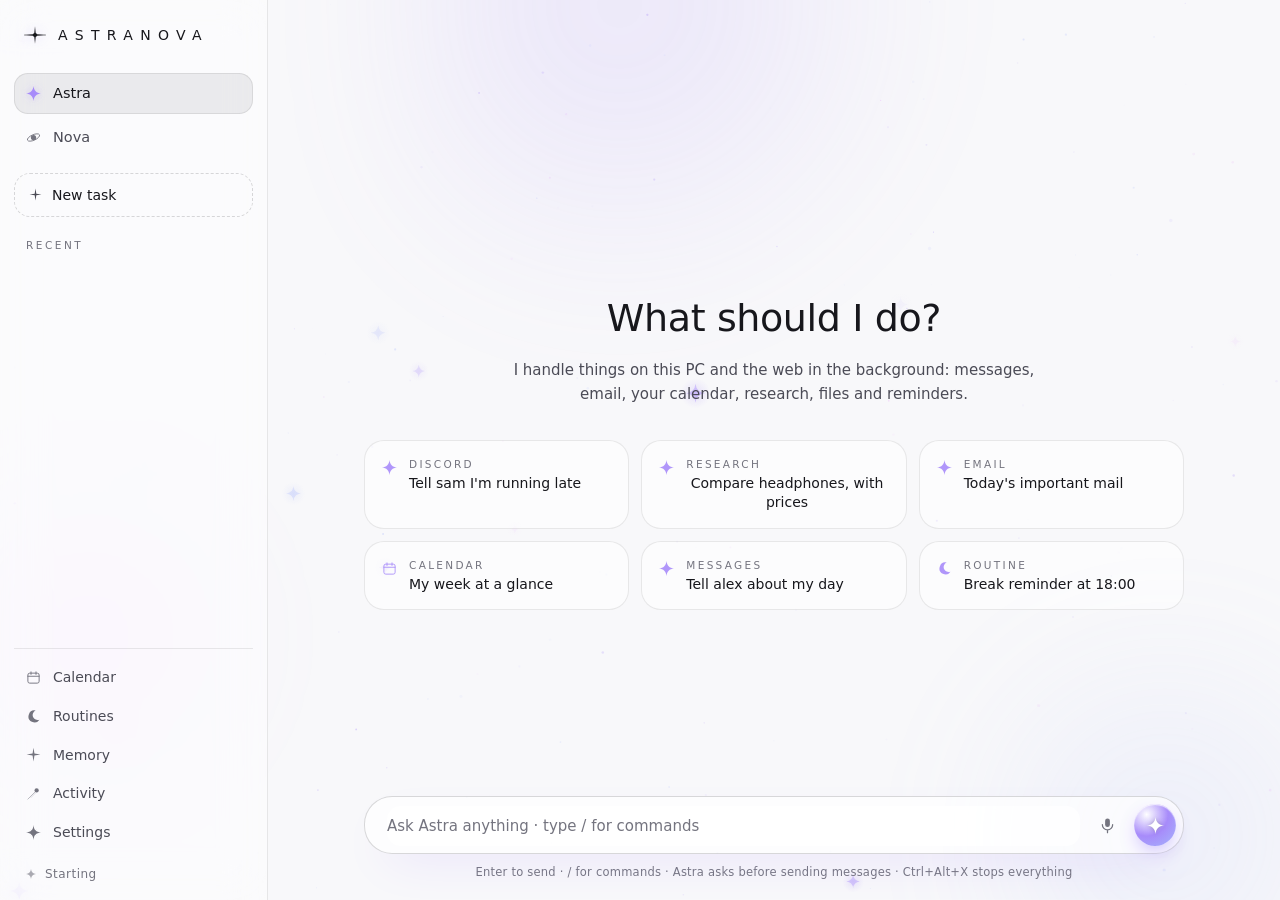
==== commit e495f932: "AstraNova 2.5.1: laptop mode Co-Authored-By: Claude Opus 5.5 <noreply@anthropic.com> Claude-Session:" ====
--- a/ui/index.html
+++ b/ui/index.html
@@ -4,7 +4,7 @@
 <meta charset="utf-8">
 <meta name="viewport" content="width=device-width, initial-scale=1">
 <title>AstraNova</title>
-<link rel="stylesheet" href="style.css?v=2.5.0">
+<link rel="stylesheet" href="style.css?v=2.5.1">
 </head>
 <body>
 <!-- shared star shapes -->
@@ -323,6 +323,7 @@
             <div id="localModels" class="localmodels"><p class="sub small">Loading</p></div>
             <div class="row"><button class="btn-ghost" id="mClean">Delete unused models</button></div>
             <label>Free the graphics card when idle<select id="mKeep"><option value="2m">After 2 minutes (best for gaming)</option><option value="10m">After 10 minutes (recommended)</option><option value="30m">After 30 minutes</option><option value="always">Keep the model loaded (fastest replies)</option></select></label>
+            <label>Laptop mode <span class="muted">for PCs without a graphics card: quicker replies</span><select id="mLight"><option value="auto">Automatic (on when there's no graphics card)</option><option value="on">Always on</option><option value="off">Off</option></select></label>
             <label class="toggle"><input type="checkbox" id="mThink"><span></span>Deep reasoning (slower, better for complex tasks)</label>
             <div class="grid2">
               <label>Normal context<select id="mCtx"><option value="8192">8K - small GPUs</option><option value="12288">12K - 8 GB GPUs</option><option value="16384">16K - fastest</option><option value="24576">24K - recommended</option><option value="32768">32K - more VRAM</option></select></label>
@@ -593,8 +594,8 @@
   </div>
 </div>
 
-<script src="sky.js?v=2.5.0"></script>
-<script src="horizon.js?v=2.5.0"></script>
-<script src="app.js?v=2.5.0"></script>
+<script src="sky.js?v=2.5.1"></script>
+<script src="horizon.js?v=2.5.1"></script>
+<script src="app.js?v=2.5.1"></script>
 </body>
 </html>
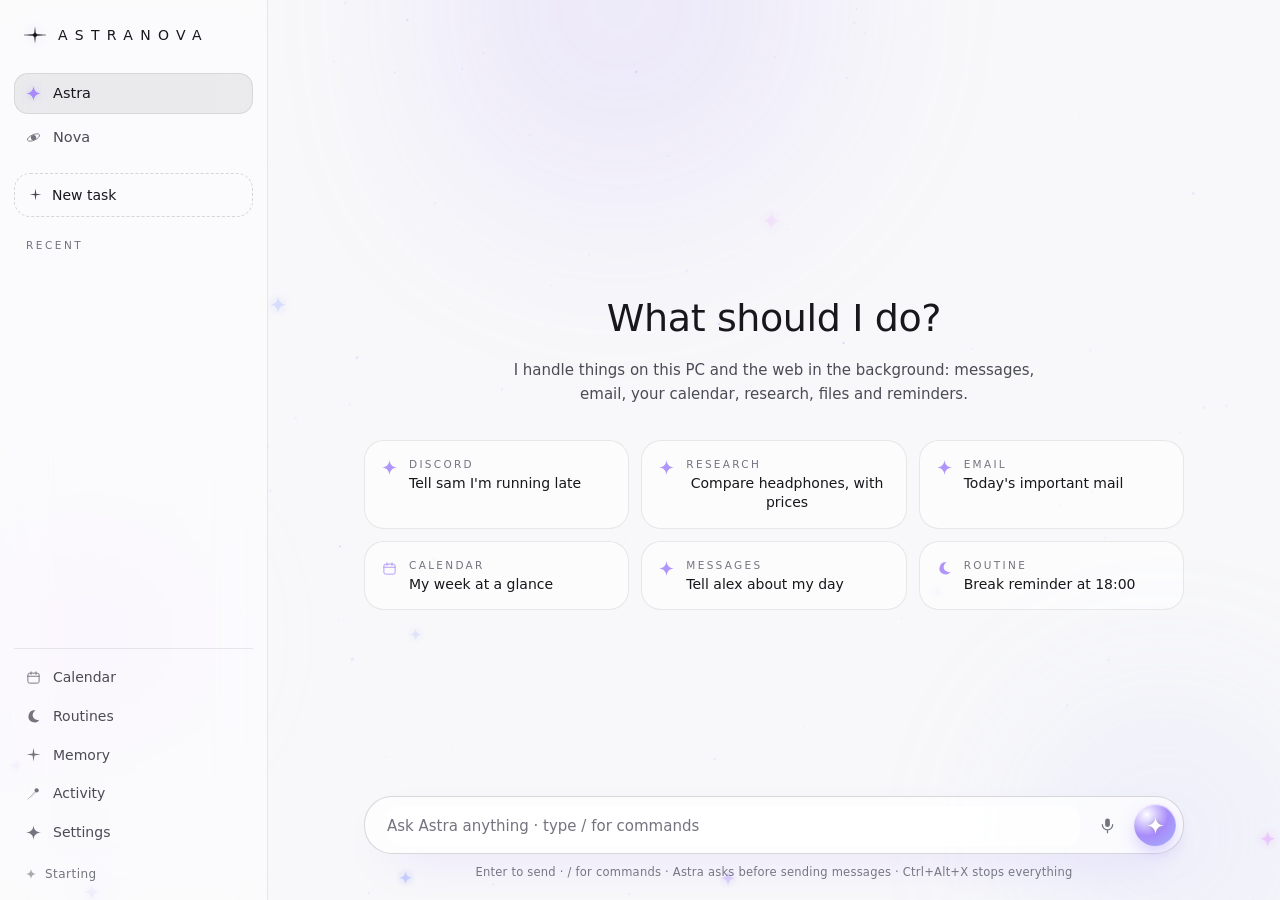
==== commit f274173e: "AstraNova 2.6.0: Mac version, license and ownership notices Co-Authored-By: Claude Opus 5.5 <noreply" ====
--- a/ui/index.html
+++ b/ui/index.html
@@ -1,10 +1,13 @@
 <!doctype html>
+<!-- Copyright (c) 2026 AIXENI (aixeni.xyz). All rights reserved. Proprietary, see LICENSE. Copying, modifying or redistributing any part of this file without written permission is prohibited. AN-AIXENI-7f3c9e21 -->
 <html lang="en">
 <head>
+  <meta name="author" content="AIXENI">
+  <meta name="copyright" content="Copyright (c) 2026 AIXENI (aixeni.xyz). All rights reserved. AN-AIXENI-7f3c9e21">
 <meta charset="utf-8">
 <meta name="viewport" content="width=device-width, initial-scale=1">
 <title>AstraNova</title>
-<link rel="stylesheet" href="style.css?v=2.5.1">
+<link rel="stylesheet" href="style.css?v=2.6.0">
 </head>
 <body>
 <!-- shared star shapes -->
@@ -594,8 +597,8 @@
   </div>
 </div>
 
-<script src="sky.js?v=2.5.1"></script>
-<script src="horizon.js?v=2.5.1"></script>
-<script src="app.js?v=2.5.1"></script>
+<script src="sky.js?v=2.6.0"></script>
+<script src="horizon.js?v=2.6.0"></script>
+<script src="app.js?v=2.6.0"></script>
 </body>
 </html>
--- a/ui/style.css
+++ b/ui/style.css
@@ -1,3 +1,4 @@
+/* Copyright (c) 2026 AIXENI (aixeni.xyz). All rights reserved. Proprietary, see LICENSE. Copying, modifying or redistributing any part of this file without written permission is prohibited. AN-AIXENI-7f3c9e21 */
 @property --spin { syntax: "<angle>"; initial-value: 0deg; inherits: false; }
 :root {
   /* light mode: these were never defined before, so panels, buttons and toggles had no background in light mode */
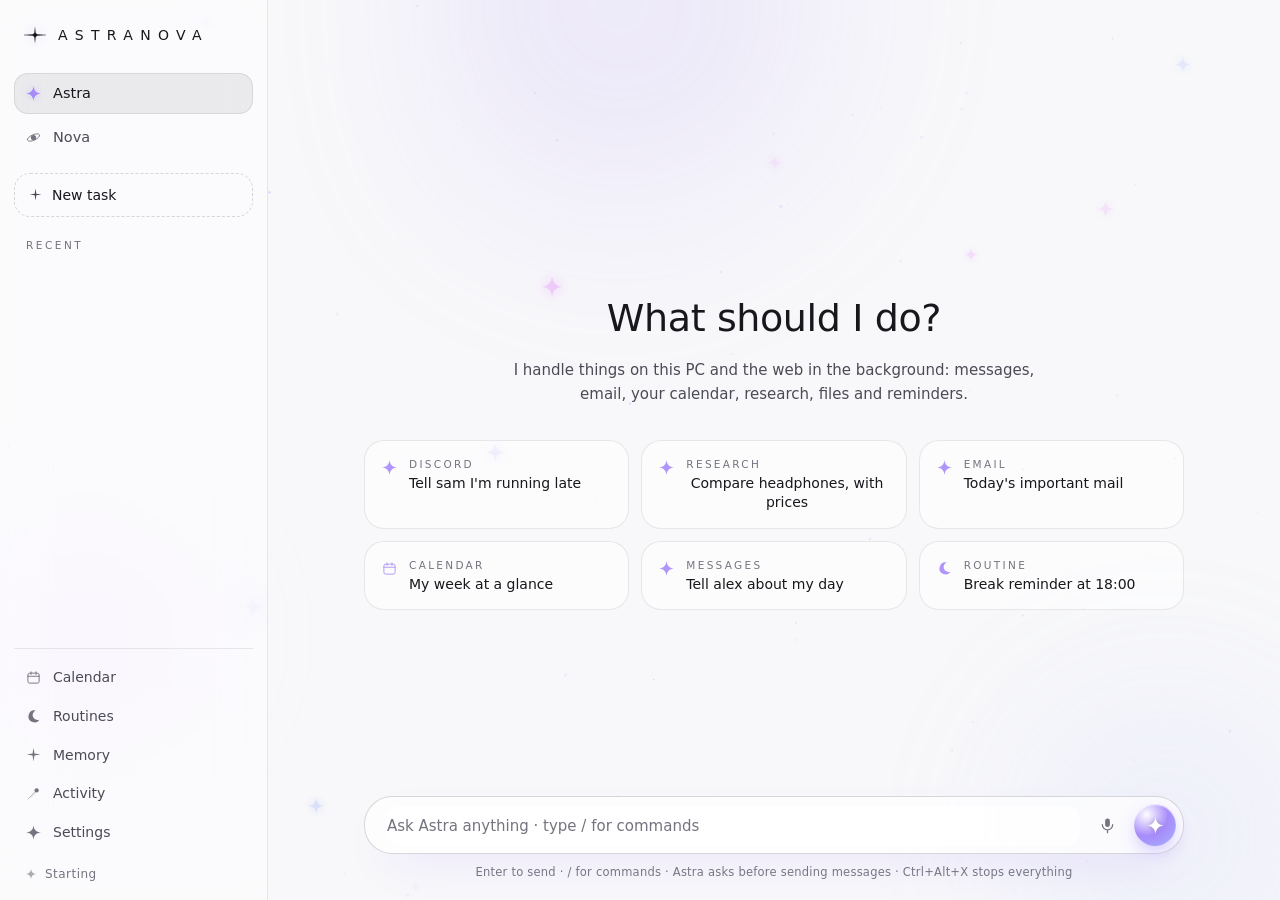
==== commit 3d84b2e6: "AstraNova 2.6.1: AIXENI publisher details, automatic signing when a certificate is added Co-Authored" ====
--- a/ui/index.html
+++ b/ui/index.html
@@ -7,7 +7,7 @@
 <meta charset="utf-8">
 <meta name="viewport" content="width=device-width, initial-scale=1">
 <title>AstraNova</title>
-<link rel="stylesheet" href="style.css?v=2.6.0">
+<link rel="stylesheet" href="style.css?v=2.6.1">
 </head>
 <body>
 <!-- shared star shapes -->
@@ -597,8 +597,8 @@
   </div>
 </div>
 
-<script src="sky.js?v=2.6.0"></script>
-<script src="horizon.js?v=2.6.0"></script>
-<script src="app.js?v=2.6.0"></script>
+<script src="sky.js?v=2.6.1"></script>
+<script src="horizon.js?v=2.6.1"></script>
+<script src="app.js?v=2.6.1"></script>
 </body>
 </html>
